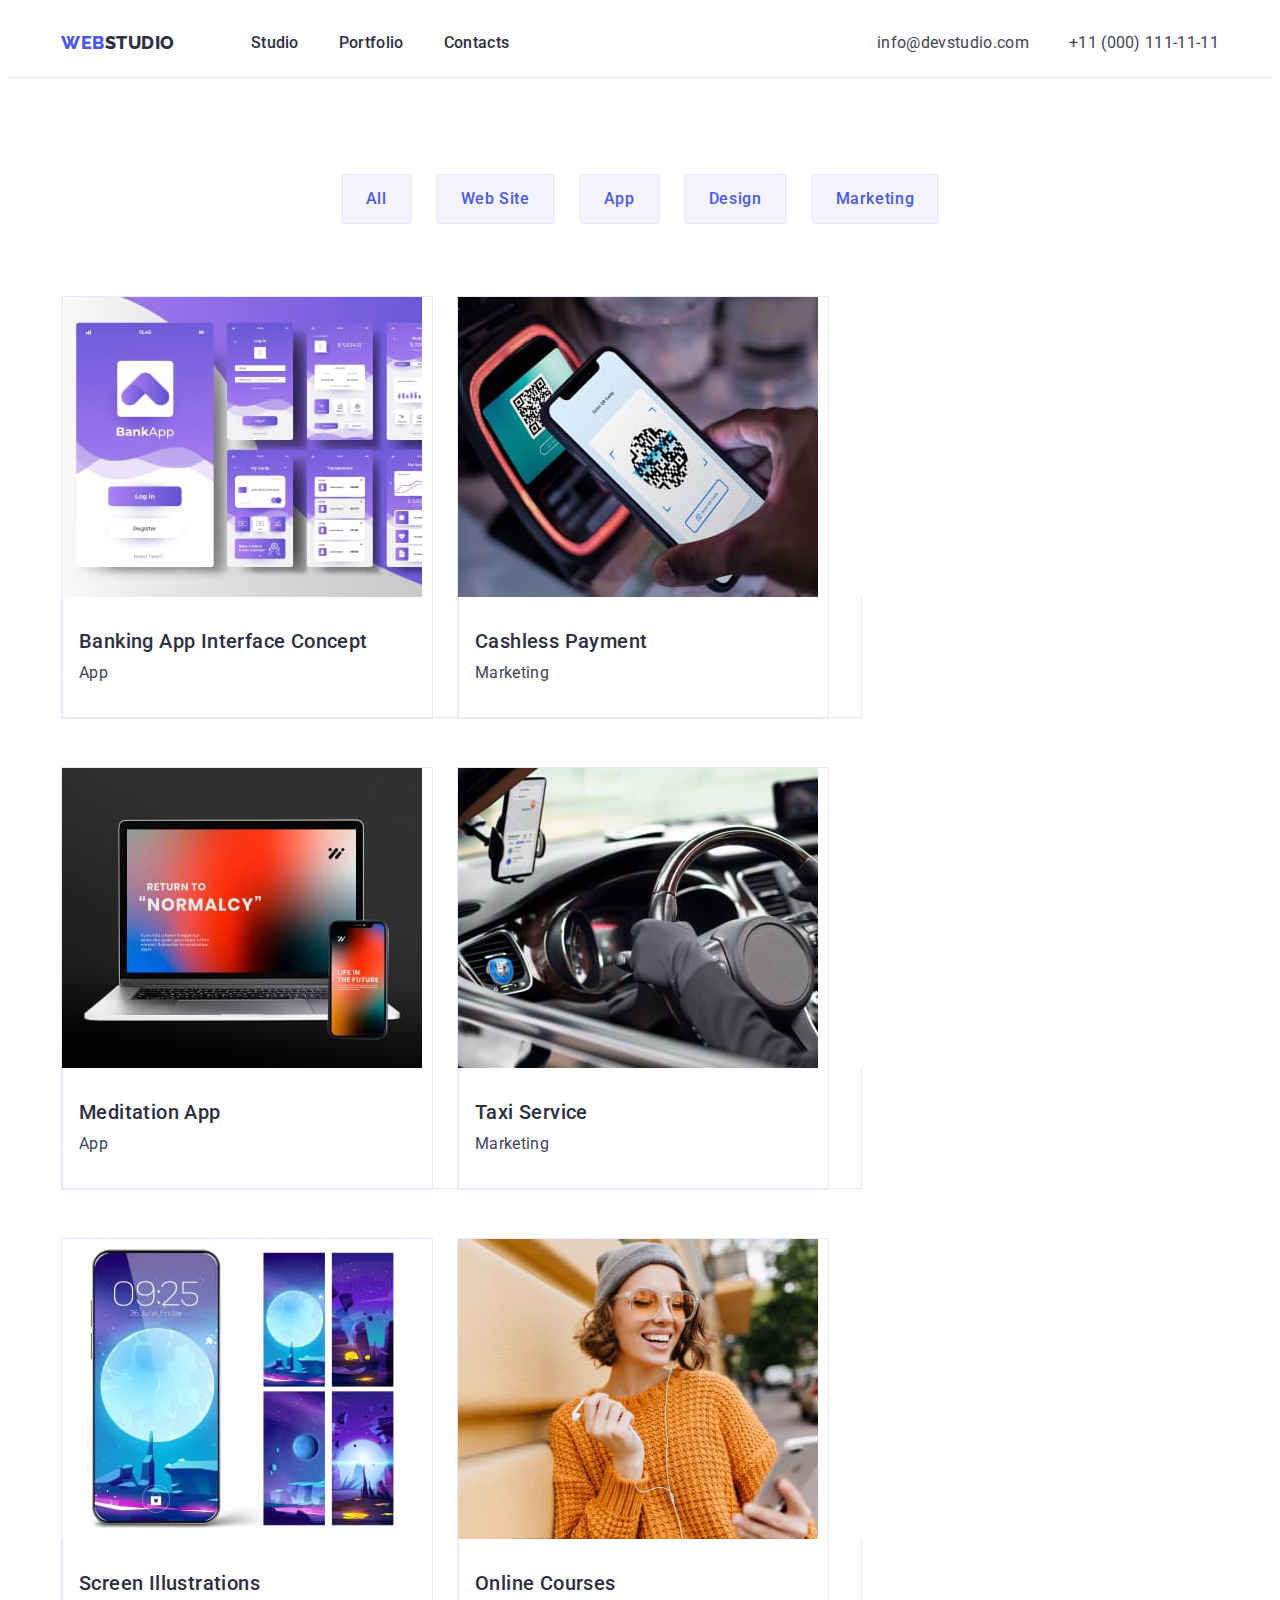
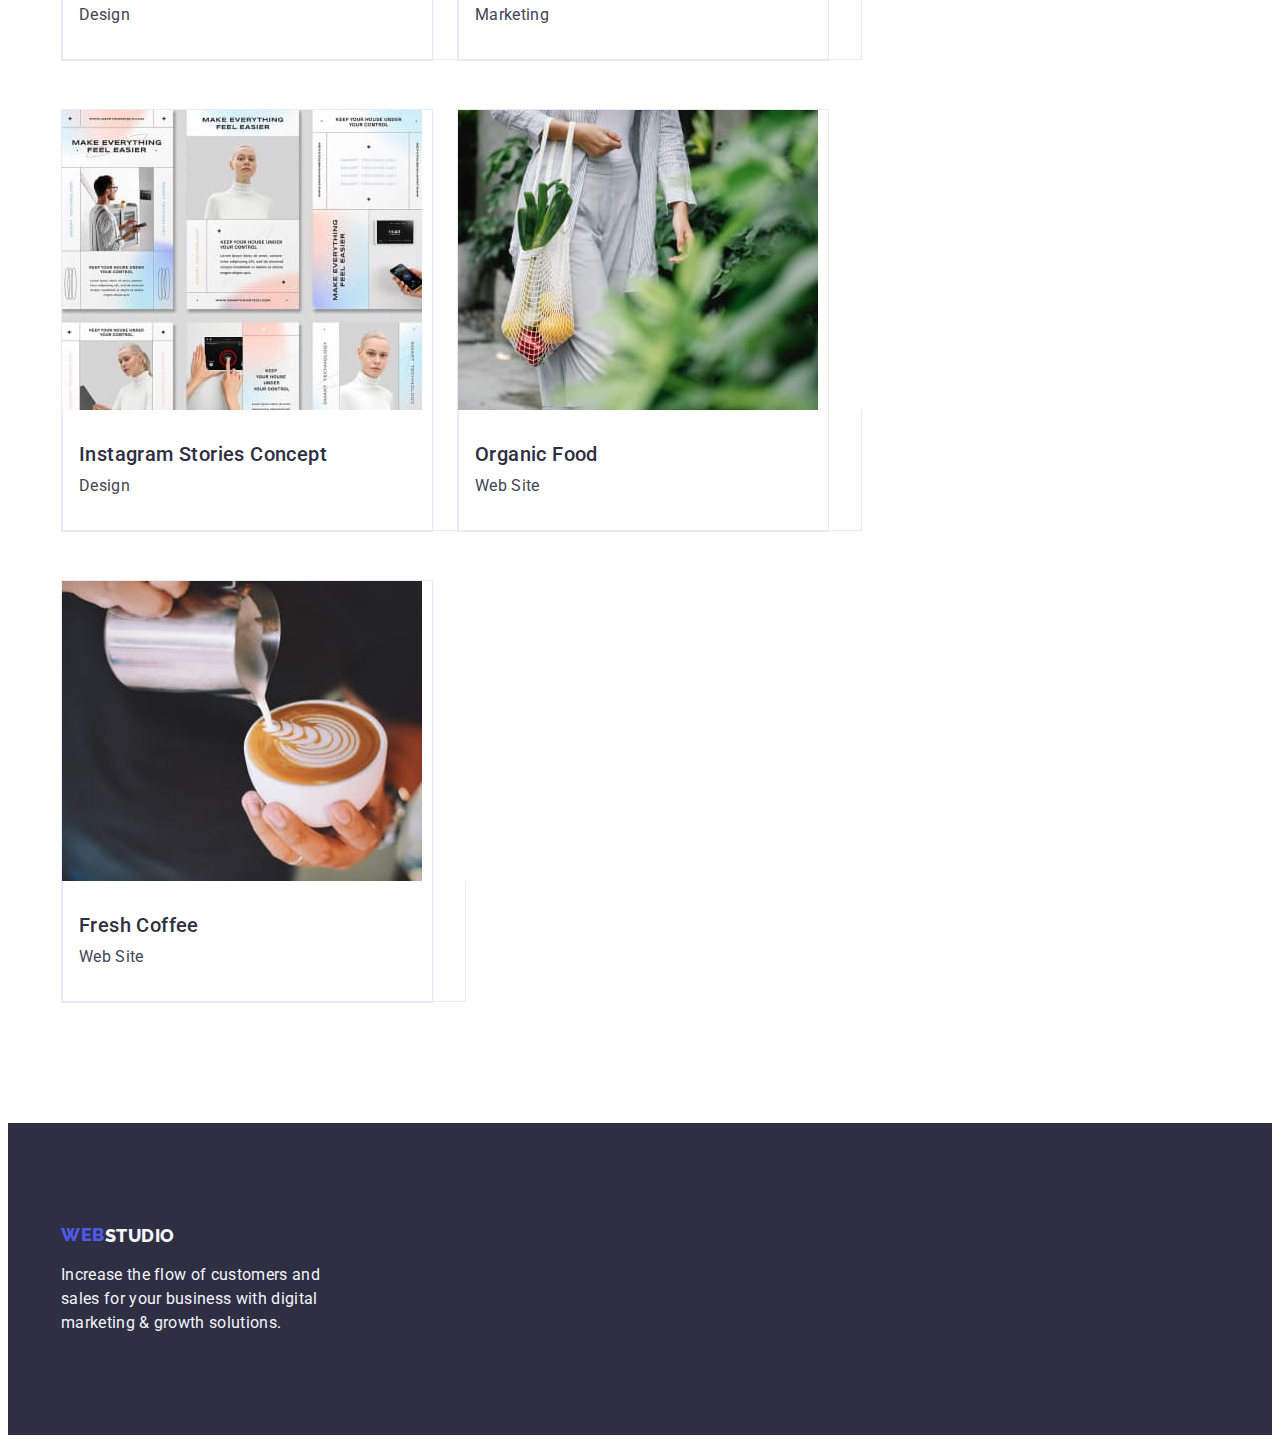
==== portfolio.html @ e7293e07 "markup" ====
<!DOCTYPE html>
<html lang="en">
<head>
    <meta charset="utf-8">
    <title>WebStudio</title>
    <link rel="stylesheet" href="https://cdnjs.cloudflare.com/ajax/libs/modern-normalize/2.0.0/modern-normalize.min.css" integrity="sha512-4xo8blKMVCiXpTaLzQSLSw3KFOVPWhm/TRtuPVc4WG6kUgjH6J03IBuG7JZPkcWMxJ5huwaBpOpnwYElP/m6wg==" crossorigin="anonymous" referrerpolicy="no-referrer">
    <link rel="stylesheet" href="https://fonts.googleapis.com/css2?family=Roboto:wght@400;500;700;900&display=swap">
    <link rel="stylesheet" href="https://fonts.googleapis.com/css2?family=Raleway:wght@800&display=swap">
    <link rel="stylesheet" href="./css/styles.css">
</head>
        <body class="portfolio-bg">
            <header class="header">
                <div class="container header-container">
                <nav class="header-navigation">
                    <a class="header-logo link" href="./index.html">Web<span class="header-logo-color link">Studio</span></a>
        
        <ul class="header-menu-list list">
            <li class="header-menu-item"><a class="header-menu-link link" href="./index.html">Studio</a></li>
            <li class="header-menu-item"><a class="header-menu-link link" href="./portfolio.html">Portfolio</a></li>
            <li class="header-menu-item"><a class="header-menu-link link" href="">Contacts</a></li>
        </ul>
        </nav>
        <address class="header-address-contact">
            <ul class="header-address-list list">
                <li class="header-address-item"><a class="header-address-link link" href="mailto:info@devstudio.com">info@devstudio.com</a></li>
                <li class="header-address-item"><a class="header-address-link link" href="tel:+110001111111">+11 (000) 111-11-11</a></li>
            </ul>
        </address>
    </div>
    </header>

        <main>
            <section class="portfolio-category">
                <div class="container">
                <h1 class="visually-hidden">Portfolio Category</h1>
            <ul class="portfolio-category-list list">
                <li class="portfolio-category-item"><button type="button" class="portfolio-category-btn">All</button></li>
                <li class="portfolio-category-item"><button type="button" class="portfolio-category-btn">Web Site</button></li>
                <li class="portfolio-category-item"><button type="button" class="portfolio-category-btn">App</button></li>
                <li class="portfolio-category-item"><button type="button" class="portfolio-category-btn">Design</button></li>
                <li class="portfolio-category-item"><button type="button" class="portfolio-category-btn">Marketing</button></li>
            </ul>
            
            <ul class="tabs-list list">
                <li class="tabs-item">
                    <a class="tabs-link link" href="">
                        <img class="tabs-img" 
                        src="./images/img-1-portfolio.jpg" 
                        width="360" 
                        height="300" 
                        alt="picture-of-banking-app-interface">
                    <div class="container tabs-content">
                        <h2 class="tabs-title">Banking App Interface Concept</h2>
                        <p class="tabs-text">App</p></div></a></li>
                <li class="tabs-item">
                    <a class="tabs-link link" href="">
                        <img class="tabs-img" 
                        src="./images/img-2-portfolio.jpg" 
                        width="360" 
                        height="300" 
                        alt="picture-of-cashless-payment">
                    <div class="container tabs-content">
                        <h2 class="tabs-title">Cashless Payment</h2>
                        <p class="tabs-text">Marketing</p></div></a></li>
                <li class="tabs-item">
                    <a class="tabs-link link" href="">
                        <img class="tabs-img" 
                        src="./images/img-3-portfolio.jpg" 
                        width="360" 
                        height="300" 
                        alt="picture-of-meditation-app">
                    <div class="container tabs-content">
                        <h2 class="tabs-title">Meditation App</h2>
                        <p class="tabs-text">App</p></div></a></li>
                <li class="tabs-item">
                    <a class="tabs-link link" href="">
                        <img class="tabs-img" 
                        src="./images/img-4-portfolio.jpg" 
                        width="360" 
                        height="300" 
                        alt="picture-of-taxi-service">
                    <div class="container tabs-content">
                        <h2 class="tabs-title">Taxi Service</h2>
                        <p class="tabs-text">Marketing</p></div></a></li>
                <li class="tabs-item">
                    <a class="tabs-link link" href="">
                        <img class="tabs-img" 
                        src="./images/img-5-portfolio.jpg" 
                        width="360" 
                        height="300" 
                        alt="picture-of-screen-illustration">
                    <div class="container tabs-content">
                        <h2 class="tabs-title">Screen Illustrations</h2>
                        <p class="tabs-text">Design</p></div></a></li>
                <li class="tabs-item">
                    <a class="tabs-link link" href="">
                        <img class="tabs-img" 
                        src="./images/img-6-portfolio.jpg" 
                        width="360" 
                        height="300" 
                        alt="picture-of-online-courses">
                    <div class="container tabs-content">
                        <h2 class="tabs-title">Online Courses</h2>
                        <p class="tabs-text">Marketing</p></div></a></li>
                <li class="tabs-item">
                    <a class="tabs-link link" href="">
                        <img class="tabs-img" 
                        src="./images/img-7-portfolio.jpg" 
                        width="360" 
                        height="300" 
                        alt="picture-of-instagram-stories-concept">
                    <div class="container tabs-content">
                        <h2 class="tabs-title">Instagram Stories Concept</h2>
                        <p class="tabs-text">Design</p></div></a></li>
                <li class="tabs-item">
                    <a class="tabs-link link" href="">
                        <img class="tabs-img" 
                        src="./images/img-8-portfolio.jpg" 
                        width="360" 
                        height="300" 
                        alt="picture-of-organic-food">
                    <div class="container tabs-content">
                        <h2 class="tabs-title">Organic Food</h2>
                        <p class="tabs-text">Web Site</p></div></a></li>
                <li class="tabs-item">
                    <a class="tabs-link link" href="">
                        <img class="tabs-img" 
                        src="./images/img-9-portfolio.jpg" 
                        width="360" 
                        height="300" 
                        alt="picture-of-fresh-coffee">
                    <div class="container tabs-content">
                        <h2 class="tabs-title">Fresh Coffee</h2>
                        <p class="tabs-text">Web Site</p></div></a></li>
            </ul>
    </div>
</section>
</main>

<footer class="footer-item">
    <div class="container">
        <a href="./index.html" class="logo-link link">Web<span class="footer-logo">Studio</span></a>
        <p class="footer-text">Increase the flow of customers and sales for your business with digital marketing & growth solutions.</p>
    </div>
</footer>
</body>
</html>
---- css/styles.css ----
:root {
--main-cl: #2E2F42;
--slate-cl: #434455;
--iris-cl: #4D5AE5;
--ocean-cl: #404BBF;
--cloud-cl: #F4F4FD;
----cornflower: #E7E9FC;
--white-cl: #FFF;
}
/*reset start*/
body {
font-family: 'Roboto', sans-serif;
background-color: var(--white-cl);
color: var(--slate-cl);
}

.link {
text-decoration: none;
}

.list {
list-style-type: none;
}

p, h1,h2,h3,h4,h5,h6 {
margin-top: 0;
margin-bottom: 0;
}

ul, ol {
padding-left: 0;
margin-top: 0;
margin-bottom: 0;
}
/*reset end*/

.visually-hidden {
position: absolute;
width: 1px;
height: 1px;
margin: -1px;
border: 0;
padding: 0;

white-space: nowrap;
clip-path: inset(100%);
clip: rect(0 0 0 0);
overflow: hidden;
}

.container {
width: 100%;
max-width: 1158px;
padding-left: 15px;
padding-right: 15px;
margin: 0 auto;
}

/*!-----------------------HEADER-----------------------*/

.header {
border-bottom: 1px solid #e7e9fc
}

.header-container {
display: flex;
align-items: center;
}

.header-logo {
font-family: Raleway, sans-serif;
color: var(--iris-cl);
font-size: 18px;
font-weight: 800;
line-height: 1.16;
letter-spacing: 0.03em;
text-transform: uppercase;
line-height: 1.17;
padding: 24px 0;
margin-right: 76px;
}

.header-logo-link {
padding-top: 24px;
padding-bottom: 24px;
}

.header-logo-color {
color: var(--main-cl);
}

.header-navigation {
display: flex;
align-items: center;
}

.header-menu-list {
display: flex;
gap: 40px;
}

.head-menu-item {
border-bottom: 1px solid #e7e9fc;
}

.header-menu-link {
font-size: 16px;
font-weight: 500;
line-height: 1.50;
letter-spacing: 0.02em;
color: var(--main-cl);
padding: 24px 0;
}

.header-menu-link:hover, .header-menu-link:focus {
color: var(--ocean-cl);
}

.header-address-contact {
margin-left: auto;
}

.header-address-list {
display: flex;
gap: 40px;
}


.header-address-contact {
font-style: normal;
}

.header-address-link {
font-size: 16px;
line-height: 1.50;
letter-spacing: 0.02em;
color: var(--slate-cl);
padding: 24px 0;
}

.header-address-link:hover, .header-address-link:focus {
color: var(--ocean-cl);
}

/**-----------------------HERO-----------------------*/

.hero {
background-color: var(--main-cl);
padding-top: 188px;
padding-bottom: 188px;
margin: 0 auto;
}

.hero-title {
font-size: 56px;
line-height: 1.07;
letter-spacing: 0.02em;
text-align: center;
color: var(--white-cl);
max-width: 496px;
padding-left: auto;
padding-right: auto;
margin-right: auto;
margin-left: auto;
margin-bottom: 48px;
height: 120px;
}

.hero-btn {
font-family: Roboto, sans-serif;
font-size: 16px;
font-weight: 500;
line-height: 1.50;
letter-spacing: 0.04em;
color: var(--white-cl);
cursor: pointer;
background: var(--iris);
background-color: var(--iris-cl);
display: block;
padding: 16px 32px;
align-items: flex-start;
gap: 10px;
border-radius: 4px;
box-shadow: 0px 4px 4px 0px rgba(0, 0, 0, 0.15);
border: none;
margin: 0 auto;
min-width: 169px;
}

.hero-btn:hover, .hero-btn:focus {
background-color: var(--ocean-cl);
}

/*?-----------------------ADVANTAGES-----------------------*/

.advantages {
padding-top: 120px;
padding-bottom: 120px;
}


.advantages-list {
display: flex;
gap: 24px;
margin: 0;
}

.advantages-item {
width: calc((100% - 2 * 24px) /4);
}

.advantages-subtitle {
font-size: 20px;
font-weight: 500;
line-height: 1.20;
letter-spacing: 0.02em;
color: var(--main-cl);
margin-bottom: 8px;
}

.advantages-text {
font-size: 16px;
line-height: 1.50;
letter-spacing: 0.02em;
color: var(--slate-cl);
}

/**-----------------------DESCRIPTION-----------------------*/

.description{
padding-bottom: 120px;
}

.description-subtitle {
font-size: 36px;
line-height: 1.11;
letter-spacing: 0.02em;
text-transform: capitalize;
text-align: center;
color: var(--main-cl);
margin-bottom: 72px;
}

.description-list {
display: flex;
gap: 24px;
}

.description-item {
width: calc((100% - 48px) /3);
}

.description-img{
display: block;
}


/*!-----------------------TEAM-----------------------*/

.team {
background-color: var(--cloud-cl);
padding-top: 120px;
padding-bottom: 120px;
}


.team-list {
display: flex;
gap: 24px;
}

.team-list .team-item:first-child {
border-radius: 0px 0px 4px 4px;
}

.team-img {
display: block;
padding-bottom: 0px;
flex-direction: column;
justify-content: center;
align-items: center;
gap: 32px;
border-radius: 0px 0px 4px 4px;
background: var(--white, #FFF);
box-shadow: 0px 2px 1px 0px rgba(46, 47, 66, 0.08), 0px 1px 1px 0px rgba(46, 47, 66, 0.16), 0px 1px 6px 0px rgba(46, 47, 66, 0.08);
}

.team-item {
width: calc((100% - 72px) /4);
background-color: var(--white-cl);
display: inline-flex;
padding-bottom: 0px;
flex-direction: column;
justify-content: center;
align-items: center;
}


.team-title {
font-size: 36px;
line-height: 1.11;
letter-spacing: 0.02em;
text-transform: capitalize;
text-align: center;
color: var(--main-cl);
margin-bottom: 72px;
}

.team-subtitle {
font-size: 20px;
font-weight: 500;
line-height: 1.20;
letter-spacing: 0.02em;
text-align: center;
color: var(--main-cl);
margin-bottom: 8px;
}

.team-text {
font-size: 16px;
line-height: 1.50;
letter-spacing: 0.02em;
text-align: center;
color: var(--slate-cl);
margin-top: 8px;
}

.team-worker {
padding-top: 32px;
padding-bottom: 32px;
}

/*?-----------------------FOOTER-----------------------*/

.footer-item {
background-color: var(--main-cl);
padding-top: 100px;
padding-bottom: 100px;
}

.logo-link {
font-family: Raleway, sans-serif;
color: var(--iris-cl);
font-size: 18px;
font-weight: 800;
line-height: 1.17;
letter-spacing: 0.03em;
text-transform: uppercase;
text-decoration: none;
display: inline-block;
height: 24px;
align-items: center;
flex-shrink: 0;
margin-bottom: 16px;
}

.footer-logo {
font-family: Raleway, sans-serif;
color: var(--cloud-cl);
font-size: 18px;
font-weight: 800;
line-height: 1.17;
letter-spacing: 0.03em;
text-transform: uppercase;
text-decoration: none;
display: inline-flex;
height: 24px;
align-items: center;
flex-shrink: 0;
}

.footer-text {
font-family: Roboto;
font-size: 16px;
line-height: 1.50;
letter-spacing: 0.02em;
color: var(--cloud-cl);
width: 264px;
}

/**-----------------------PORTFOLIO-CATEGORY-----------------------*/

.portfolio-bg {
color: var(--slate-cl);
}

.portfolio-category {
padding-top: 96px;
padding-bottom: 120px;
}

.portfolio-category-list {
list-style: none;
display: flex;
gap: 24px;
align-items: flex-start;
justify-content: center;
margin-bottom: 72px;
}

.portfolio-category-btn {
font-family: Roboto, sans-serif;
font-size: 16px;
font-weight: 500;
line-height: 1.50;
letter-spacing: 0.04em;
color: var(--iris-cl);
cursor: pointer;
background-color: var(--cloud-cl);
padding: 12px 24px 12px 24px;
border: none;
border: 1px solid #e7e9fc;
border-radius: 4px;
}

.portfolio-category-btn:hover, .portfolio-category-btn:focus {
color: var(--white-cl);
background-color: var(--ocean-cl);
border: 1px solid transparent;
}

/*?-----------------------TABS-----------------------*/

.tabs-list {
list-style: none;
display: flex;
flex-wrap: wrap;
gap: 48px 24px;
column-gap: 24px;
row-gap: 48px;
}

.tabs-item {
width: calc((100% - 48px) / 3);
background-color: var(--white, #FFF);
border: 1px solid var(--cornflower, #E7E9FC);
display: flex; 
flex-direction: column; 
}

.tabs-img{
display: block;
max-width: 100%;
height: auto;
}

.tabs-link {
text-decoration: none;
}

.tabs-content {
padding: 32px 16px;
border: 1px solid #e7e9fc; 
border-top: none;
}


.tabs-title {
font-size: 20px;
font-weight: 500;
line-height: 1.2;
letter-spacing: 0.02em;
color: var(--main-cl);
margin-bottom: 8px;
}

.tabs-text {
font-size: 16px;
line-height: 24px;
letter-spacing: 0.32px;
color: var(--slate-cl);
}
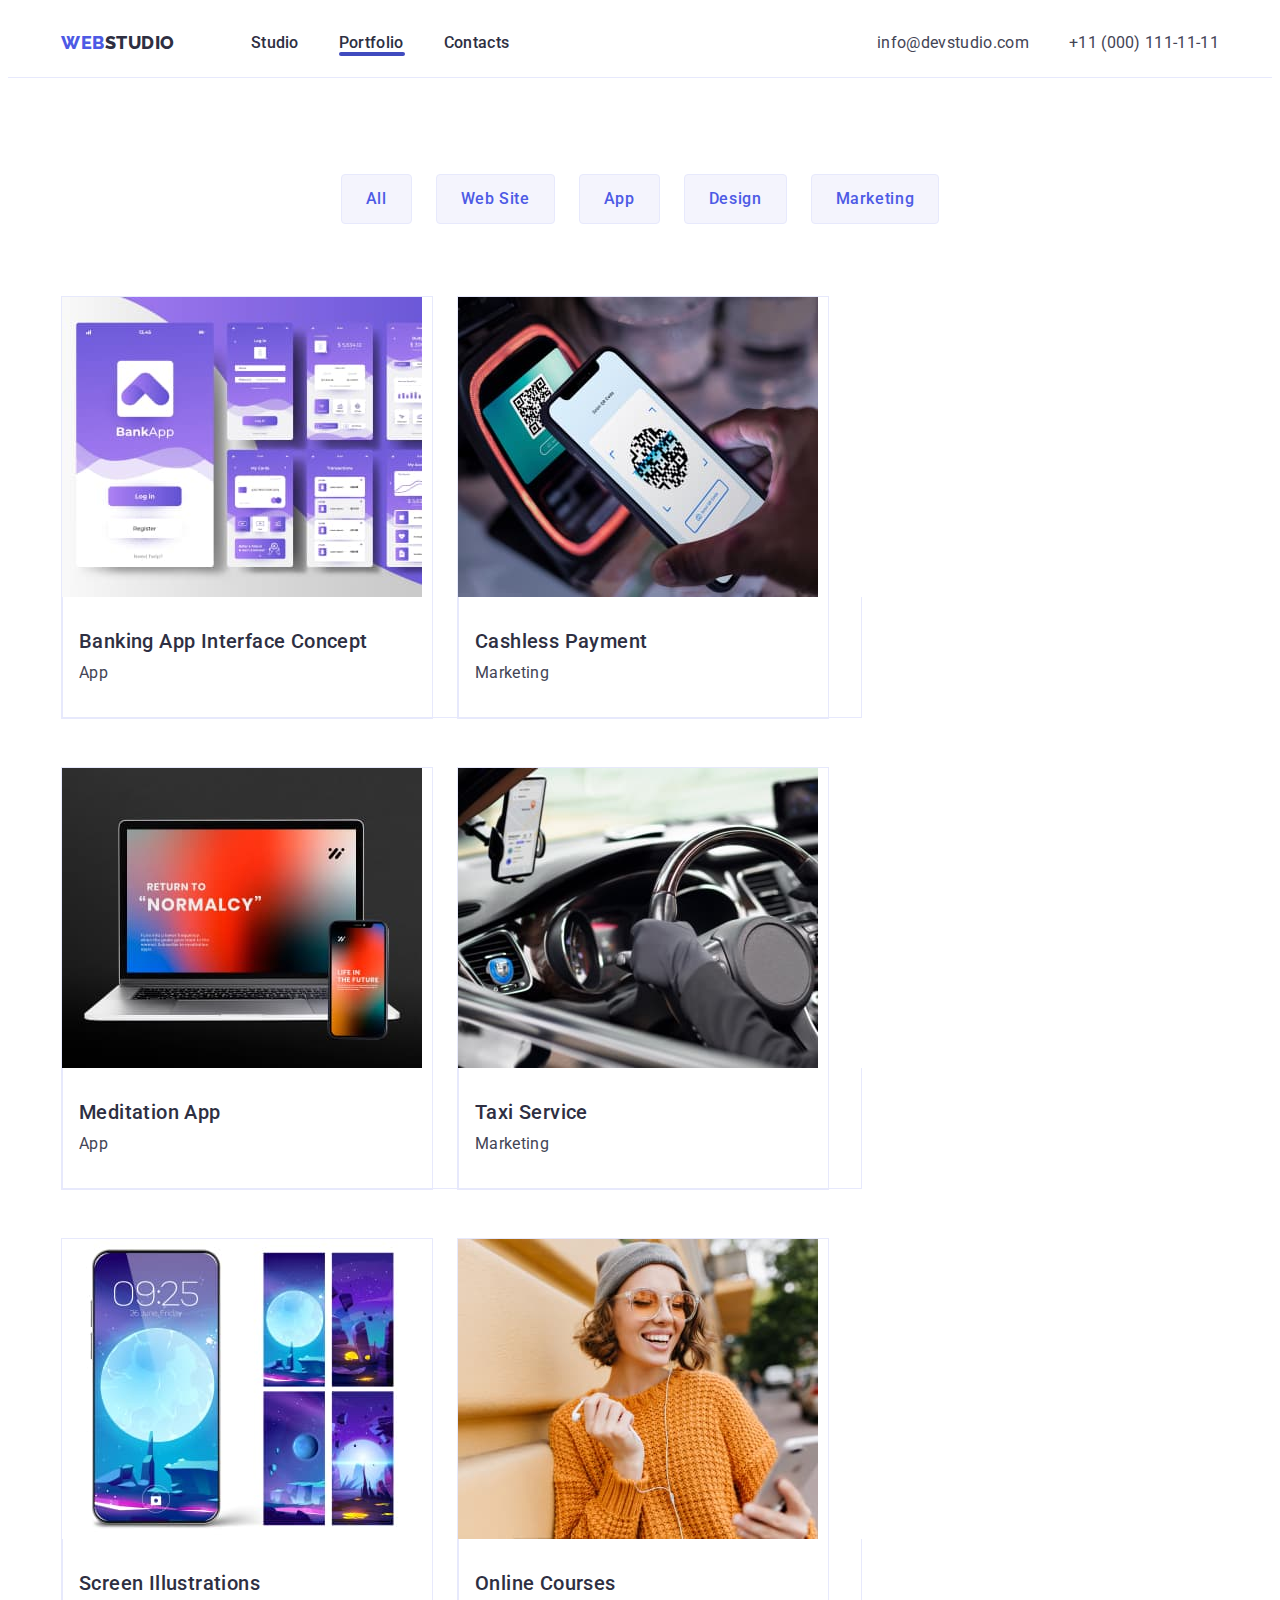
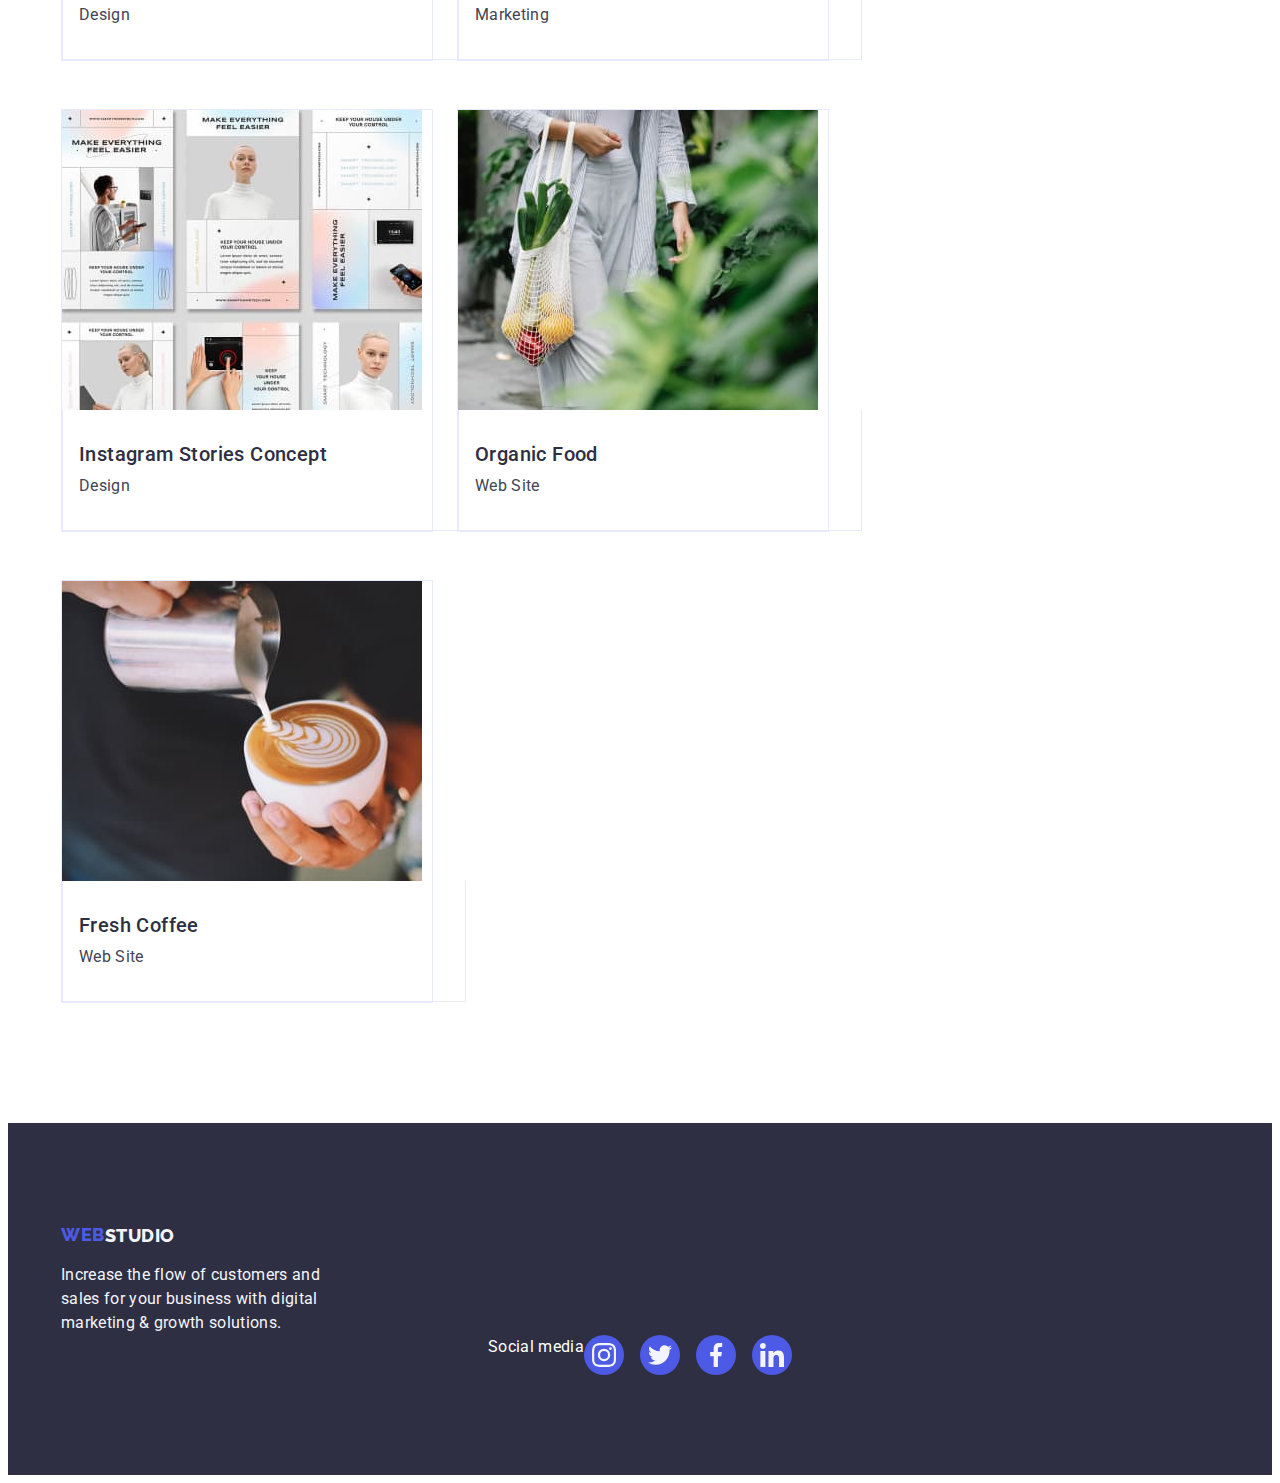
==== commit 398bac79: "markup1" ====
--- a/portfolio.html
+++ b/portfolio.html
@@ -14,11 +14,14 @@
                 <nav class="header-navigation">
                     <a class="header-logo link" href="./index.html">Web<span class="header-logo-color link">Studio</span></a>
         
-        <ul class="header-menu-list list">
-            <li class="header-menu-item"><a class="header-menu-link link" href="./index.html">Studio</a></li>
-            <li class="header-menu-item"><a class="header-menu-link link" href="./portfolio.html">Portfolio</a></li>
-            <li class="header-menu-item"><a class="header-menu-link link" href="">Contacts</a></li>
-        </ul>
+                    <ul class="header-menu-list list">
+                        <li class="header-menu-item">
+                            <a class="header-menu-link link" href="./index.html">Studio</a></li>
+                        <li class="header-menu-item current-2">
+                            <a class="header-menu-link link" href="./portfolio.html">Portfolio</a></li>
+                        <li class="header-menu-item">
+                            <a class="header-menu-link link" href="">Contacts</a></li>
+                    </ul>
         </nav>
         <address class="header-address-contact">
             <ul class="header-address-list list">
@@ -44,91 +47,136 @@
             <ul class="tabs-list list">
                 <li class="tabs-item">
                     <a class="tabs-link link" href="">
+                        <div class="tabs-cover-wrap">
                         <img class="tabs-img" 
                         src="./images/img-1-portfolio.jpg" 
                         width="360" 
                         height="300" 
                         alt="picture-of-banking-app-interface">
+                        <div class="tabs-cover">
+                            <p class="tabs-cover-text">14 Stylish and User-Friendly App Design Concepts · Task Manager App · Calorie Tracker App · Exotic Fruit Ecommerce App · Cloud Storage App</p>
+                        </div>
+                    </div>
                     <div class="container tabs-content">
                         <h2 class="tabs-title">Banking App Interface Concept</h2>
                         <p class="tabs-text">App</p></div></a></li>
                 <li class="tabs-item">
                     <a class="tabs-link link" href="">
+                        <div class="tabs-cover-wrap">
                         <img class="tabs-img" 
                         src="./images/img-2-portfolio.jpg" 
                         width="360" 
                         height="300" 
                         alt="picture-of-cashless-payment">
+                        <div class="tabs-cover">
+                            <p class="tabs-cover-text">14 Stylish and User-Friendly App Design Concepts · Task Manager App · Calorie Tracker App · Exotic Fruit Ecommerce App · Cloud Storage App</p>
+                        </div>
+                        </div>
                     <div class="container tabs-content">
                         <h2 class="tabs-title">Cashless Payment</h2>
                         <p class="tabs-text">Marketing</p></div></a></li>
                 <li class="tabs-item">
                     <a class="tabs-link link" href="">
+                        <div class="tabs-cover-wrap">
                         <img class="tabs-img" 
                         src="./images/img-3-portfolio.jpg" 
                         width="360" 
                         height="300" 
                         alt="picture-of-meditation-app">
+                        <div class="tabs-cover">
+                            <p class="tabs-cover-text">14 Stylish and User-Friendly App Design Concepts · Task Manager App · Calorie Tracker App · Exotic Fruit Ecommerce App · Cloud Storage App</p>
+                        </div>
+                        </div>
                     <div class="container tabs-content">
                         <h2 class="tabs-title">Meditation App</h2>
                         <p class="tabs-text">App</p></div></a></li>
                 <li class="tabs-item">
                     <a class="tabs-link link" href="">
+                        <div class="tabs-cover-wrap">
                         <img class="tabs-img" 
                         src="./images/img-4-portfolio.jpg" 
                         width="360" 
                         height="300" 
                         alt="picture-of-taxi-service">
+                        <div class="tabs-cover">
+                            <p class="tabs-cover-text">14 Stylish and User-Friendly App Design Concepts · Task Manager App · Calorie Tracker App · Exotic Fruit Ecommerce App · Cloud Storage App</p>
+                        </div>
+                        </div>
                     <div class="container tabs-content">
                         <h2 class="tabs-title">Taxi Service</h2>
                         <p class="tabs-text">Marketing</p></div></a></li>
                 <li class="tabs-item">
                     <a class="tabs-link link" href="">
+                        <div class="tabs-cover-wrap">
                         <img class="tabs-img" 
                         src="./images/img-5-portfolio.jpg" 
                         width="360" 
                         height="300" 
                         alt="picture-of-screen-illustration">
+                        <div class="tabs-cover">
+                            <p class="tabs-cover-text">14 Stylish and User-Friendly App Design Concepts · Task Manager App · Calorie Tracker App · Exotic Fruit Ecommerce App · Cloud Storage App</p>
+                        </div>
+                        </div>
                     <div class="container tabs-content">
                         <h2 class="tabs-title">Screen Illustrations</h2>
                         <p class="tabs-text">Design</p></div></a></li>
                 <li class="tabs-item">
                     <a class="tabs-link link" href="">
+                        <div class="tabs-cover-wrap">
                         <img class="tabs-img" 
                         src="./images/img-6-portfolio.jpg" 
                         width="360" 
                         height="300" 
                         alt="picture-of-online-courses">
+                        <div class="tabs-cover">
+                            <p class="tabs-cover-text">14 Stylish and User-Friendly App Design Concepts · Task Manager App · Calorie Tracker App · Exotic Fruit Ecommerce App · Cloud Storage App</p>
+                        </div>
+                        </div>
                     <div class="container tabs-content">
                         <h2 class="tabs-title">Online Courses</h2>
                         <p class="tabs-text">Marketing</p></div></a></li>
                 <li class="tabs-item">
                     <a class="tabs-link link" href="">
+                        <div class="tabs-cover-wrap">
                         <img class="tabs-img" 
                         src="./images/img-7-portfolio.jpg" 
                         width="360" 
                         height="300" 
                         alt="picture-of-instagram-stories-concept">
+                        <div class="tabs-cover">
+                            <p class="tabs-cover-text">14 Stylish and User-Friendly App Design Concepts · Task Manager App · Calorie Tracker App · Exotic Fruit Ecommerce App · Cloud Storage App</p>
+                        </div>
+                        </div>
                     <div class="container tabs-content">
                         <h2 class="tabs-title">Instagram Stories Concept</h2>
                         <p class="tabs-text">Design</p></div></a></li>
                 <li class="tabs-item">
                     <a class="tabs-link link" href="">
+                        <div class="tabs-cover-wrap">
                         <img class="tabs-img" 
                         src="./images/img-8-portfolio.jpg" 
                         width="360" 
                         height="300" 
                         alt="picture-of-organic-food">
+                        <div class="tabs-cover">
+                            <p class="tabs-cover-text">14 Stylish and User-Friendly App Design Concepts · Task Manager App · Calorie Tracker App · Exotic Fruit Ecommerce App · Cloud Storage App</p>
+                        </div>
+                        </div>
                     <div class="container tabs-content">
                         <h2 class="tabs-title">Organic Food</h2>
                         <p class="tabs-text">Web Site</p></div></a></li>
                 <li class="tabs-item">
                     <a class="tabs-link link" href="">
+                        <div class="tabs-cover-wrap">
                         <img class="tabs-img" 
                         src="./images/img-9-portfolio.jpg" 
                         width="360" 
                         height="300" 
                         alt="picture-of-fresh-coffee">
+                        <div class="tabs-cover">
+                            <p class="tabs-cover-text">14 Stylish and User-Friendly App Design Concepts · Task Manager App · Calorie Tracker App · Exotic Fruit Ecommerce App · Cloud Storage App</p>
+                        </div>
+                        </div>
                     <div class="container tabs-content">
                         <h2 class="tabs-title">Fresh Coffee</h2>
                         <p class="tabs-text">Web Site</p></div></a></li>
@@ -138,9 +186,65 @@
 </main>
 
 <footer class="footer-item">
-    <div class="container">
+    <div class="footer-container container">
+        <div class="container-footer-logo">
         <a href="./index.html" class="logo-link link">Web<span class="footer-logo">Studio</span></a>
         <p class="footer-text">Increase the flow of customers and sales for your business with digital marketing & growth solutions.</p>
+    </div>
+
+        <div class="footer-socials">
+        <p class="footer-socials-title">Social media</p>
+        <ul class="footer-socials-list list">
+            <li class="footer-socials-item">
+                <a
+                class="footer-socials-link link"
+                href=""
+                target="_blank"
+                rel="noopener noreferrer"
+                >
+                <svg class="footer-socials-icon" width="24px" height="24px">
+                    <use href="./images/icons.svg.svg#icon-instagram"></use>
+                </svg>
+            </a>
+            </li>
+            <li class="footer-socials-item">
+                <a
+                class="footer-socials-link link"
+                href=""
+                target="_blank"
+                rel="noopener noreferrer"
+                >
+                <svg class="footer-socials-icon" width="24px" height="24px">
+                    <use href="./images/icons.svg.svg#icon-twitter"></use>
+                </svg>
+            </a>
+            </li>
+            <li class="footer-socials-item">
+                <a
+                class="footer-socials-link link"
+                href=""
+                target="_blank"
+                rel="noopener noreferrer"
+                >
+                <svg class="footer-socials-icon" width="24px" height="24px">
+                    <use href="./images/icons.svg.svg#icon-facebook"></use>
+                </svg>
+            </a>
+            </li>
+            <li class="footer-socials-item">
+                <a
+                class="footer-socials-link link"
+                href=""
+                target="_blank"
+                rel="noopener noreferrer"
+                >
+                <svg class="footer-socials-icon" width="24px" height="24px">
+                    <use href="./images/icons.svg.svg#icon-linkedin"></use>
+                </svg>
+            </a>
+            </li>
+        </ul>
+        </div>
     </div>
 </footer>
 </body>
--- a/css/styles.css
+++ b/css/styles.css
@@ -6,6 +6,8 @@
 --cloud-cl: #F4F4FD;
 ----cornflower: #E7E9FC;
 --white-cl: #FFF;
+--green-cl: #31D0AA;
+--lightslate-cl: #8E8F99;
 }
 /*reset start*/
 body {
@@ -101,6 +103,41 @@
 
 .head-menu-item {
 border-bottom: 1px solid #e7e9fc;
+position: relative;
+}
+
+.current {
+color: var(--ocean-cl);
+position: relative;
+}
+
+.current::after {
+content: "";
+position: absolute;
+width: 48px;
+height: 4px;
+right: 0;
+border-radius: 2px;
+background: var(--ocean, #404BBF);
+left: 0;
+bottom: -1px;
+}
+
+.current-2 {
+color: var(--ocean-cl);
+position: relative;
+}
+
+.current-2::after {
+content: "";
+position: absolute;
+width: 66px;
+height: 4px;
+right: 0;
+border-radius: 2px;
+background: var(--ocean, #404BBF);
+left: 0;
+bottom: -1px;
 }
 
 .header-menu-link {
@@ -112,8 +149,11 @@
 padding: 24px 0;
 }
 
-.header-menu-link:hover, .header-menu-link:focus {
+
+.header-menu-link:hover,
+.header-menu-link:focus {
 color: var(--ocean-cl);
+transition: background-color 250ms cubic-bezier(0.4, 0, 0.2, 1);
 }
 
 .header-address-contact {
@@ -138,8 +178,10 @@
 padding: 24px 0;
 }
 
-.header-address-link:hover, .header-address-link:focus {
+.header-address-link:hover,
+.header-address-link:focus {
 color: var(--ocean-cl);
+transition: background-color 250ms cubic-bezier(0.4, 0, 0.2, 1);
 }
 
 /**-----------------------HERO-----------------------*/
@@ -149,6 +191,10 @@
 padding-top: 188px;
 padding-bottom: 188px;
 margin: 0 auto;
+background-image: linear-gradient(rgba(46, 47, 66, 0.70), rgba(46, 47, 66, 0.70)), url(../images/hero-bg.jpg);
+background-repeat: no-repeat;
+background-position: center;
+background-size: cover;
 }
 
 .hero-title {
@@ -187,8 +233,10 @@
 min-width: 169px;
 }
 
-.hero-btn:hover, .hero-btn:focus {
+.hero-btn:hover,
+.hero-btn:focus {
 background-color: var(--ocean-cl);
+transition: background-color 250ms cubic-bezier(0.4, 0, 0.2, 1);
 }
 
 /*?-----------------------ADVANTAGES-----------------------*/
@@ -198,6 +246,16 @@
 padding-bottom: 120px;
 }
 
+.advantages-item-top {
+width: 264px;
+height: 112px;
+display: flex;
+align-items: center;
+justify-content: center;
+border-radius: 4px;
+background: var(--cloud, #F4F4FD);
+margin-bottom: 8px;
+}
 
 .advantages-list {
 display: flex;
@@ -269,10 +327,6 @@
 gap: 24px;
 }
 
-.team-list .team-item:first-child {
-border-radius: 0px 0px 4px 4px;
-}
-
 .team-img {
 display: block;
 padding-bottom: 0px;
@@ -282,7 +336,6 @@
 gap: 32px;
 border-radius: 0px 0px 4px 4px;
 background: var(--white, #FFF);
-box-shadow: 0px 2px 1px 0px rgba(46, 47, 66, 0.08), 0px 1px 1px 0px rgba(46, 47, 66, 0.16), 0px 1px 6px 0px rgba(46, 47, 66, 0.08);
 }
 
 .team-item {
@@ -293,6 +346,8 @@
 flex-direction: column;
 justify-content: center;
 align-items: center;
+border-radius: 0px 0px 4px 4px;
+box-shadow: 0px 2px 1px 0px rgba(46, 47, 66, 0.08), 0px 1px 1px 0px rgba(46, 47, 66, 0.16), 0px 1px 6px 0px rgba(46, 47, 66, 0.08);
 }
 
 
@@ -327,12 +382,104 @@
 
 .team-worker {
 padding-top: 32px;
+}
+
+.team-socials{
 padding-bottom: 32px;
 }
 
+.team-socials-list {
+display: flex;
+align-items: center;
+gap: 24px;
+padding-top: 8px;
+}
+
+.team-socials-item {
+display: flex;
+justify-content: center;
+width: 40px;
+height: 40px;
+fill: var(--white-cl);
+border-radius: 50%;
+background-color: var(--iris-cl);
+}
+
+.team-socials-link {
+width: 100%;
+height: 100%;
+display: flex;
+align-items: center;
+justify-content: center;
+background-color: var(--iris-cl);
+border-radius: 50%;
+fill: var(--white-cl);
+transition: background-color 250ms cubic-bezier(0.4, 0, 0.2, 1);
+}
+
+.team-socials-link:hover, .team-socials-link:focus {
+background-color: var(--ocean, #404BBF);
+}
+
+/*!-----------------------CUSTOMERS--------------------*/
+
+.customers {
+background-color: var(--white-cl);
+padding-top: 120px;
+}
+
+.customers-title {
+font-family: Roboto;
+font-size: 36px;
+font-weight: 700;
+line-height: 1.11;
+letter-spacing: 0.02em;
+text-transform: capitalize;
+color: var(--main-cl);
+text-align: center;
+margin-bottom: 72px;
+}
+
+.customers-list {
+display: flex;
+gap: 24px;
+align-items: center;
+justify-content: center;
+padding-bottom: 120px;
+}
+
+.customers-item {
+width: 168px;
+height: 88px;
+display: flex;
+align-items: center;
+justify-content: center;
+border-radius: 4px;
+border: 1px solid var(--lightslate, #8E8F99);
+margin-bottom: 8px;
+}
+
+.customers-item:hover,
+.customers-item:focus {
+border: 1px solid var(--ocean-cl);
+transition: background-color 250ms cubic-bezier(0.4, 0, 0.2, 1);
+}
+
+.customers-item {
+fill: var(--lightslate-cl);
+}
+
+.customers-item:hover,
+.customers-item:focus {
+fill: var(--ocean-cl);
+transition: background-color 250ms cubic-bezier(0.4, 0, 0.2, 1);
+}
+
+
 /*?-----------------------FOOTER-----------------------*/
 
 .footer-item {
+display: flex;
 background-color: var(--main-cl);
 padding-top: 100px;
 padding-bottom: 100px;
@@ -369,14 +516,66 @@
 flex-shrink: 0;
 }
 
+.footer-socials-title{
+margin-bottom: 16px;
+font-family: 'Roboto';
+font-weight: 500px;
+font-size: 16px;
+line-height: 1.5;
+letter-spacing: 0.02em;
+color: var(--white-cl);
+}
+
 .footer-text {
 font-family: Roboto;
 font-size: 16px;
+font-style: normal;
 line-height: 1.50;
 letter-spacing: 0.02em;
 color: var(--cloud-cl);
 width: 264px;
 }
+
+.footer-socials {
+display: flex;
+align-items: center;
+justify-content: center;
+}
+
+.footer-socials-item {
+width: 40px;
+height: 40px;
+}
+
+.footer-socials-link{
+transition: background-color 250ms cubic-bezier(0.4, 0, 0.2, 1);
+}
+
+.footer-socials-list {
+display: flex;
+justify-content: center;
+gap: 16px;
+}
+
+.footer-socials-link {
+width: 100%;
+height: 100%;
+background-color: var(--iris-cl);
+border-radius: 50%;
+display: flex;
+justify-content: center;
+align-items: center;
+}
+
+.footer-socials-link:hover,
+.footer-socials-link:focus {
+background-color: var(--green-cl);
+}
+
+.footer-socials-icon {
+fill: var(--cloud-cl);
+}
+
 
 /**-----------------------PORTFOLIO-CATEGORY-----------------------*/
 
@@ -413,10 +612,12 @@
 border-radius: 4px;
 }
 
-.portfolio-category-btn:hover, .portfolio-category-btn:focus {
+.portfolio-category-btn:hover,
+.portfolio-category-btn:focus {
 color: var(--white-cl);
 background-color: var(--ocean-cl);
 border: 1px solid transparent;
+transition: background-color 250ms cubic-bezier(0.4, 0, 0.2, 1);
 }
 
 /*?-----------------------TABS-----------------------*/
@@ -436,6 +637,12 @@
 border: 1px solid var(--cornflower, #E7E9FC);
 display: flex; 
 flex-direction: column; 
+position: relative;
+}
+
+.tabs-item:hover .tabs-cover,
+.tabs-item:focus .tabs-cover {
+transform: translateY(0);
 }
 
 .tabs-img{
@@ -469,4 +676,69 @@
 line-height: 24px;
 letter-spacing: 0.32px;
 color: var(--slate-cl);
+}
+
+.tabs-cover {
+position: absolute;
+top: 0;
+height: 100%;
+padding: 0 32px;
+display: flex;
+align-items: center;transform: translateY(100%);
+background: var(--iris, #4D5AE5);
+transition: transform 300ms ease-in-out;
+}
+
+.tabs-cover-text {
+font-family: Roboto;
+font-size: 16px;
+font-weight: 400;
+line-height: 1.5;
+letter-spacing: 0.02em;
+color: var(--cloud, #F4F4FD);
+}
+
+.tabs-cover-wrap {
+position: relative;
+overflow: hidden;
+}
+
+/*?-----------------------BACKDROP-----------------------*/
+
+.backdrop {
+position: fixed;
+width: 100%;
+height: 100%;
+background-color: rgba(76, 76, 76, 0.596);
+top: 0;
+transition: opacity 300ms linear, visibility 300ms linear;
+}
+
+.modal {
+position: absolute;
+top: 50%;
+left: 50%;
+transform: translate(-50%, -50%) scale(1);
+width: 408px;
+min-height: 584px;
+border-radius: 4px;
+background: var(--dairy, #FCFCFC);
+box-shadow: 0px 2px 1px 0px rgba(0, 0, 0, 0.20), 0px 1px 3px 0px rgba(0, 0, 0, 0.12), 0px 1px 1px 0px rgba(0, 0, 0, 0.14);
+transition: transform 300ms linear;
+}
+
+.backdrop.is-hidden .modal {
+transform: translate(-50%, -50%) scale(0);
+}
+
+.modal-close-btn {
+position: absolute;
+top: 24px;
+right: 24px;
+}
+
+.is-hidden {
+opacity: 0;
+visibility: hidden;
+pointer-events: none;
 }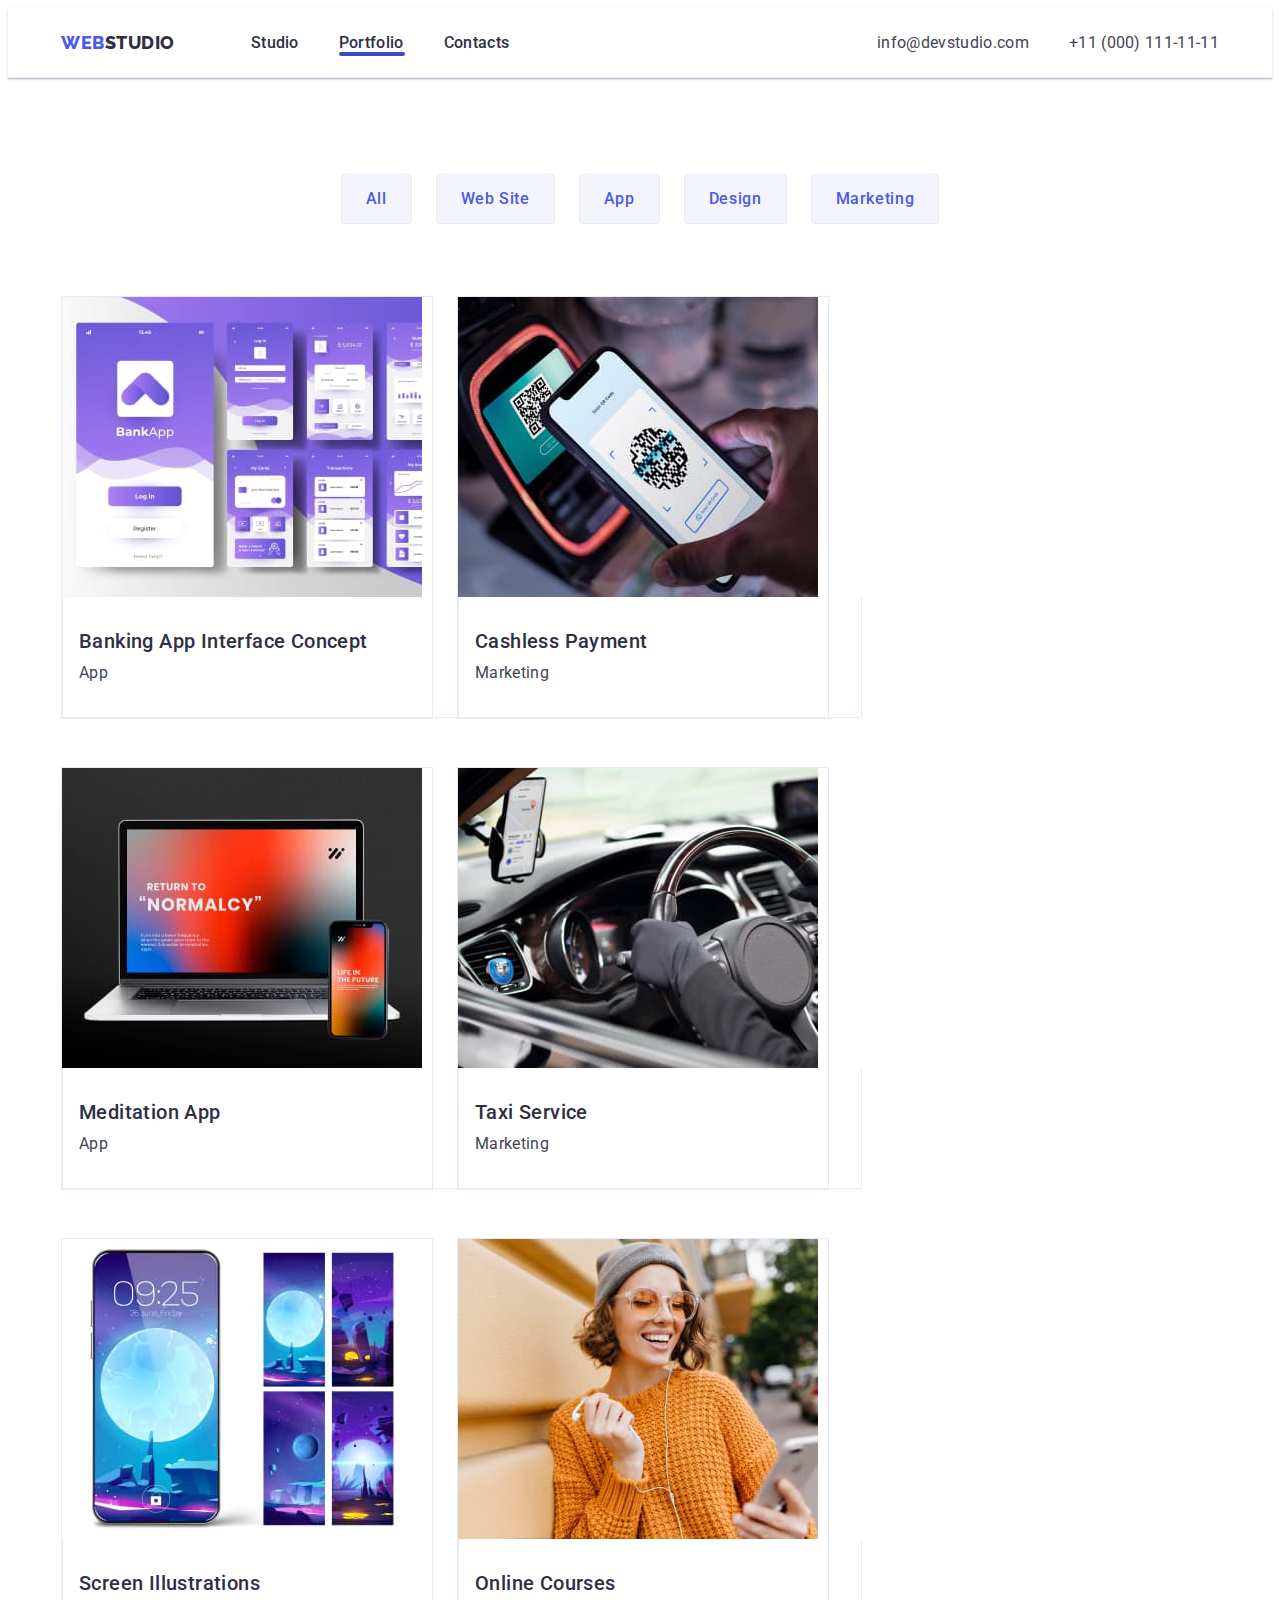
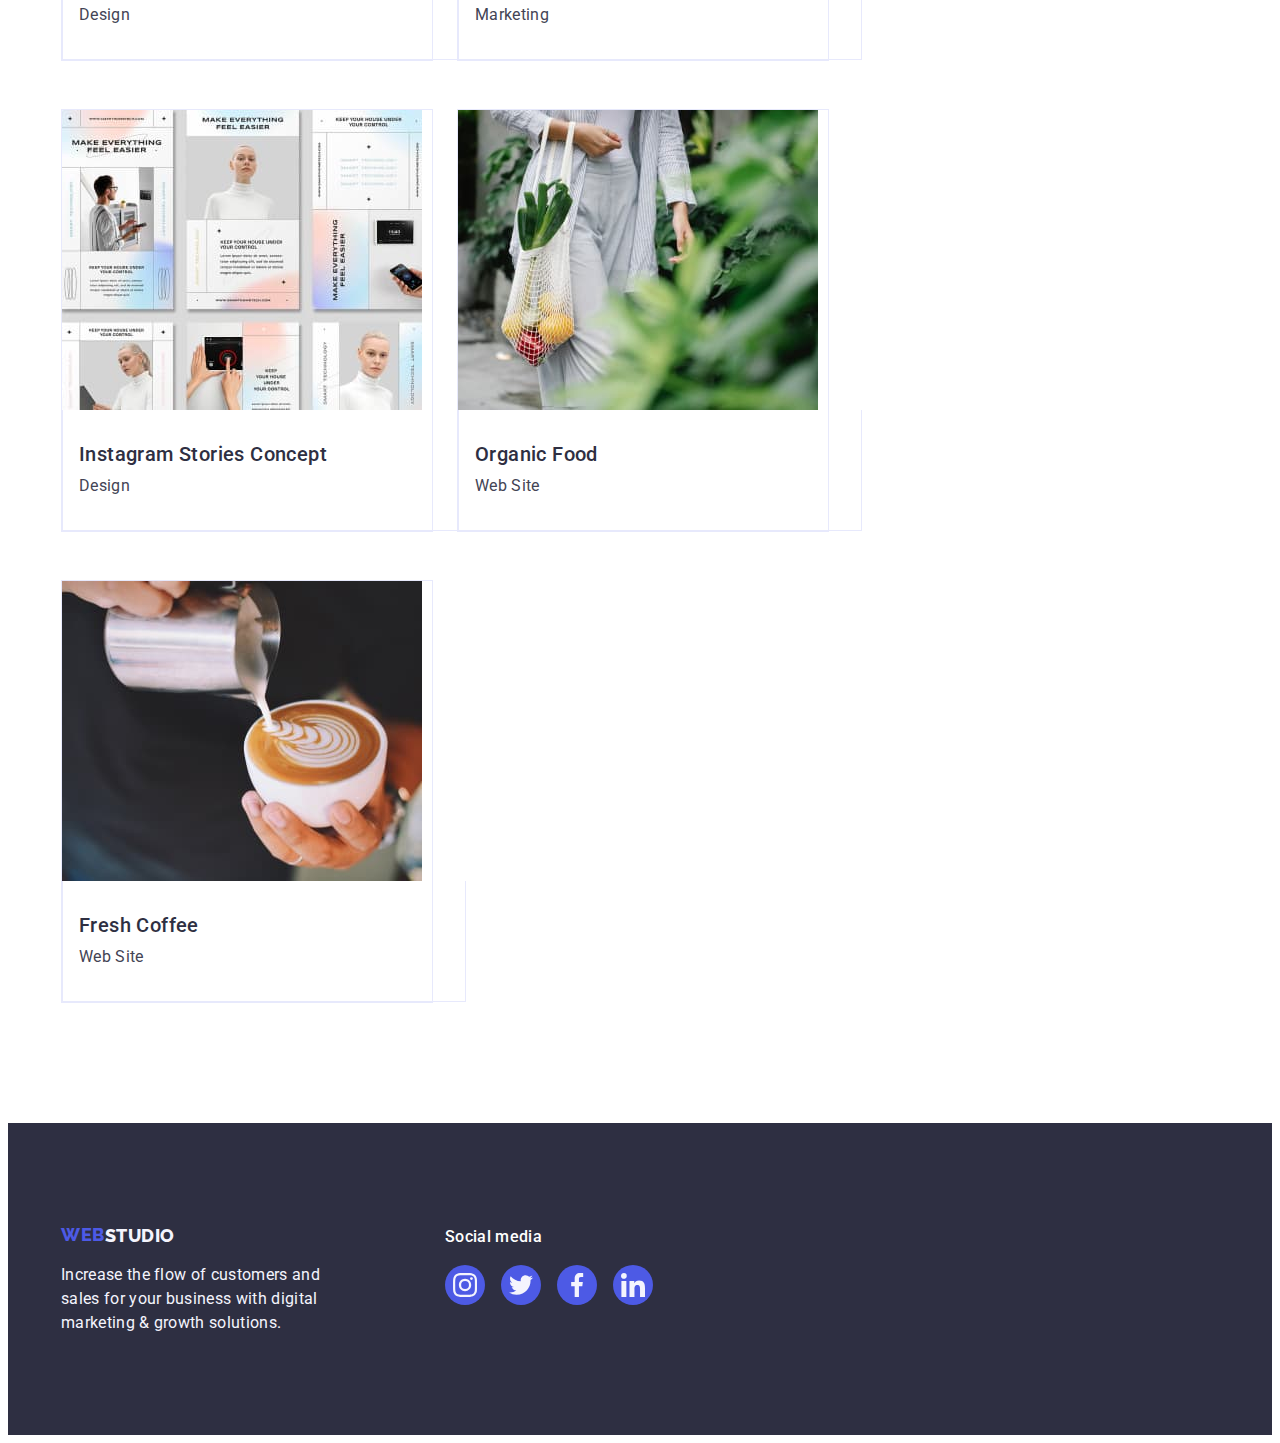
==== commit 402bd72c: "markup4" ====
--- a/portfolio.html
+++ b/portfolio.html
@@ -202,7 +202,7 @@
                 target="_blank"
                 rel="noopener noreferrer"
                 >
-                <svg class="footer-socials-icon" width="24px" height="24px">
+                <svg class="footer-socials-icon" width="24" height="24">
                     <use href="./images/icons.svg.svg#icon-instagram"></use>
                 </svg>
             </a>
@@ -214,7 +214,7 @@
                 target="_blank"
                 rel="noopener noreferrer"
                 >
-                <svg class="footer-socials-icon" width="24px" height="24px">
+                <svg class="footer-socials-icon" width="24" height="24">
                     <use href="./images/icons.svg.svg#icon-twitter"></use>
                 </svg>
             </a>
@@ -226,7 +226,7 @@
                 target="_blank"
                 rel="noopener noreferrer"
                 >
-                <svg class="footer-socials-icon" width="24px" height="24px">
+                <svg class="footer-socials-icon" width="24" height="24">
                     <use href="./images/icons.svg.svg#icon-facebook"></use>
                 </svg>
             </a>
@@ -238,7 +238,7 @@
                 target="_blank"
                 rel="noopener noreferrer"
                 >
-                <svg class="footer-socials-icon" width="24px" height="24px">
+                <svg class="footer-socials-icon" width="24" height="24">
                     <use href="./images/icons.svg.svg#icon-linkedin"></use>
                 </svg>
             </a>
--- a/css/styles.css
+++ b/css/styles.css
@@ -61,7 +61,8 @@
 /*!-----------------------HEADER-----------------------*/
 
 .header {
-border-bottom: 1px solid #e7e9fc
+border-bottom: 1px solid #e7e9fc;
+box-shadow:  0px 2px 1px rgba(46, 47, 66, 0.08), 0px 1px 1px rgba(46, 47, 66, 0.16), 0px 1px 6px rgba(46, 47, 66, 0.08);;
 }
 
 .header-container {
@@ -106,38 +107,40 @@
 position: relative;
 }
 
-.current {
+.current-1 {
 color: var(--ocean-cl);
 position: relative;
-}
-
-.current::after {
-content: "";
+transition: color 250ms cubic-bezier(0.4, 0, 0.2, 1);
+}
+
+.current-1::after {
+content: '';
 position: absolute;
 width: 48px;
 height: 4px;
-right: 0;
 border-radius: 2px;
 background: var(--ocean, #404BBF);
 left: 0;
 bottom: -1px;
+transition: color 250ms cubic-bezier(0.4, 0, 0.2, 1);
 }
 
 .current-2 {
 color: var(--ocean-cl);
 position: relative;
+transition: color 250ms cubic-bezier(0.4, 0, 0.2, 1);
 }
 
 .current-2::after {
-content: "";
+content: '';
 position: absolute;
 width: 66px;
 height: 4px;
-right: 0;
 border-radius: 2px;
 background: var(--ocean, #404BBF);
 left: 0;
 bottom: -1px;
+transition: color 250ms cubic-bezier(0.4, 0, 0.2, 1);
 }
 
 .header-menu-link {
@@ -153,7 +156,7 @@
 .header-menu-link:hover,
 .header-menu-link:focus {
 color: var(--ocean-cl);
-transition: background-color 250ms cubic-bezier(0.4, 0, 0.2, 1);
+transition: color 250ms cubic-bezier(0.4, 0, 0.2, 1);
 }
 
 .header-address-contact {
@@ -195,6 +198,7 @@
 background-repeat: no-repeat;
 background-position: center;
 background-size: cover;
+max-width: 1440px;
 }
 
 .hero-title {
@@ -231,6 +235,7 @@
 border: none;
 margin: 0 auto;
 min-width: 169px;
+transition: background-color 250ms cubic-bezier(0.4, 0, 0.2, 1);
 }
 
 .hero-btn:hover,
@@ -255,6 +260,11 @@
 border-radius: 4px;
 background: var(--cloud, #F4F4FD);
 margin-bottom: 8px;
+}
+
+.advantages-item-icon {
+width: 64px;
+height: 64px;
 }
 
 .advantages-list {
@@ -378,21 +388,22 @@
 text-align: center;
 color: var(--slate-cl);
 margin-top: 8px;
+margin-bottom: 8px;
 }
 
 .team-worker {
-padding-top: 32px;
+padding-top: 32px 0;
 }
 
 .team-socials{
-padding-bottom: 32px;
+padding: 32px 0;
 }
 
 .team-socials-list {
 display: flex;
+justify-content: center;
 align-items: center;
 gap: 24px;
-padding-top: 8px;
 }
 
 .team-socials-item {
@@ -403,6 +414,12 @@
 fill: var(--white-cl);
 border-radius: 50%;
 background-color: var(--iris-cl);
+transition: 250ms cubic-bezier(0.4, 0, 0.2, 1);
+margin-bottom: 32px;
+}
+
+.team-socials-icon {
+fill: var(--cloud-cl);
 }
 
 .team-socials-link {
@@ -425,7 +442,7 @@
 
 .customers {
 background-color: var(--white-cl);
-padding-top: 120px;
+padding: 120px 0;
 }
 
 .customers-title {
@@ -448,8 +465,31 @@
 padding-bottom: 120px;
 }
 
+.customers-link {
+width: 100%;
+height: 100%;
+border: 1px solid var(--lightslate-cl);
+border-radius: 4px;
+display: flex;
+align-items: center;
+justify-content: center;
+color: var(--lightslate-cl);
+}
+
+.customers-link:hover,
+.customers-link:focus {
+border-color: var(--ocean-cl);
+color: var(--ocean-cl);
+}
+
+.customers-item-icon {
+width: 104px;
+height: 56px;
+fill: currentColor;
+}
+
 .customers-item {
-width: 168px;
+width: calc((100% - 120px) / 6);
 height: 88px;
 display: flex;
 align-items: center;
@@ -457,6 +497,7 @@
 border-radius: 4px;
 border: 1px solid var(--lightslate, #8E8F99);
 margin-bottom: 8px;
+transition: background-color 250ms cubic-bezier(0.4, 0, 0.2, 1);
 }
 
 .customers-item:hover,
@@ -479,10 +520,18 @@
 /*?-----------------------FOOTER-----------------------*/
 
 .footer-item {
-display: flex;
 background-color: var(--main-cl);
 padding-top: 100px;
 padding-bottom: 100px;
+}
+
+.footer-container {
+display: flex;
+align-items: baseline;
+}
+
+.container-footer-logo {
+margin-right: 120px;
 }
 
 .logo-link {
@@ -516,10 +565,10 @@
 flex-shrink: 0;
 }
 
-.footer-socials-title{
+.footer-socials-title {
 margin-bottom: 16px;
 font-family: 'Roboto';
-font-weight: 500px;
+font-weight: 500;
 font-size: 16px;
 line-height: 1.5;
 letter-spacing: 0.02em;
@@ -534,17 +583,16 @@
 letter-spacing: 0.02em;
 color: var(--cloud-cl);
 width: 264px;
-}
-
-.footer-socials {
-display: flex;
-align-items: center;
-justify-content: center;
 }
 
 .footer-socials-item {
 width: 40px;
 height: 40px;
+}
+
+.footer-socials-icon {
+width: 24px;
+height: 24px;
 }
 
 .footer-socials-link{
@@ -618,6 +666,7 @@
 background-color: var(--ocean-cl);
 border: 1px solid transparent;
 transition: background-color 250ms cubic-bezier(0.4, 0, 0.2, 1);
+box-shadow: 0px 3px 1px rgba(0, 0, 0, 0.1), 0px 2px 1px rgba(0, 0, 0, 0.08), 0px 2px 2px rgba(0, 0, 0, 0.12);
 }
 
 /*?-----------------------TABS-----------------------*/
@@ -722,9 +771,9 @@
 width: 408px;
 min-height: 584px;
 border-radius: 4px;
-background: var(--dairy, #FCFCFC);
+background-color: rgba(46, 47, 66, 0.4);
 box-shadow: 0px 2px 1px 0px rgba(0, 0, 0, 0.20), 0px 1px 3px 0px rgba(0, 0, 0, 0.12), 0px 1px 1px 0px rgba(0, 0, 0, 0.14);
-transition: transform 300ms linear;
+transition: opacity 250ms cubic-bezier(0.4, 0, 0.2, 1), visibility 250ms cubic-bezier(0.4, 0, 0.2, 1);
 }
 
 .backdrop.is-hidden .modal {
@@ -733,12 +782,25 @@
 
 .modal-close-btn {
 position: absolute;
+width: 24px;
+height: 24px;
 top: 24px;
 right: 24px;
+border-radius: 50%;
+display: flex;
+align-items: center;
+justify-content: center;
+background-color: var(----cornflower);
+border: 1px solid rgba(0, 0, 0, 0.1);
+padding: 0;
+cursor: pointer;
+transition: background-color 250ms cubic-bezier(0.4, 0, 0.2, 1), border 250ms cubic-bezier(0.4, 0, 0.2, 1); 
+background-color: var(--ocean-cl);
+border: none;
 }
 
 .is-hidden {
 opacity: 0;
 visibility: hidden;
 pointer-events: none;
-}+}
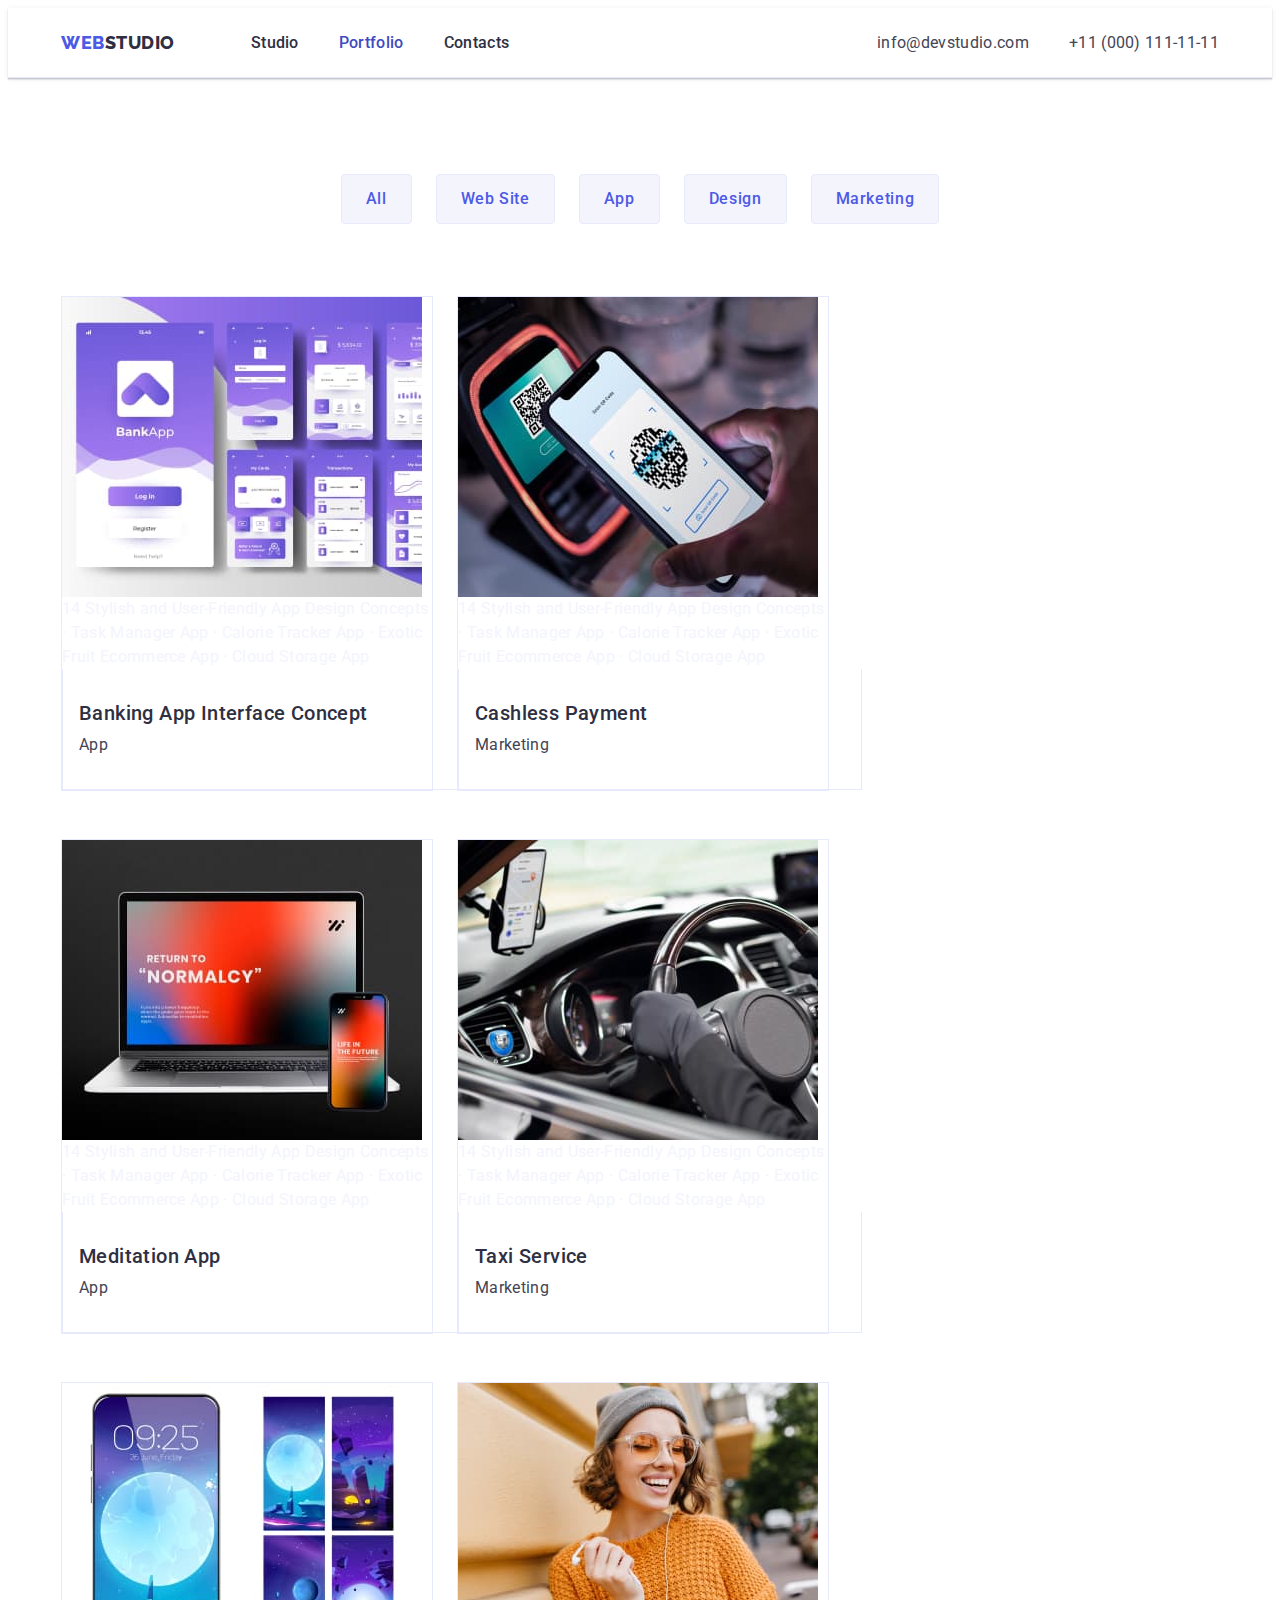
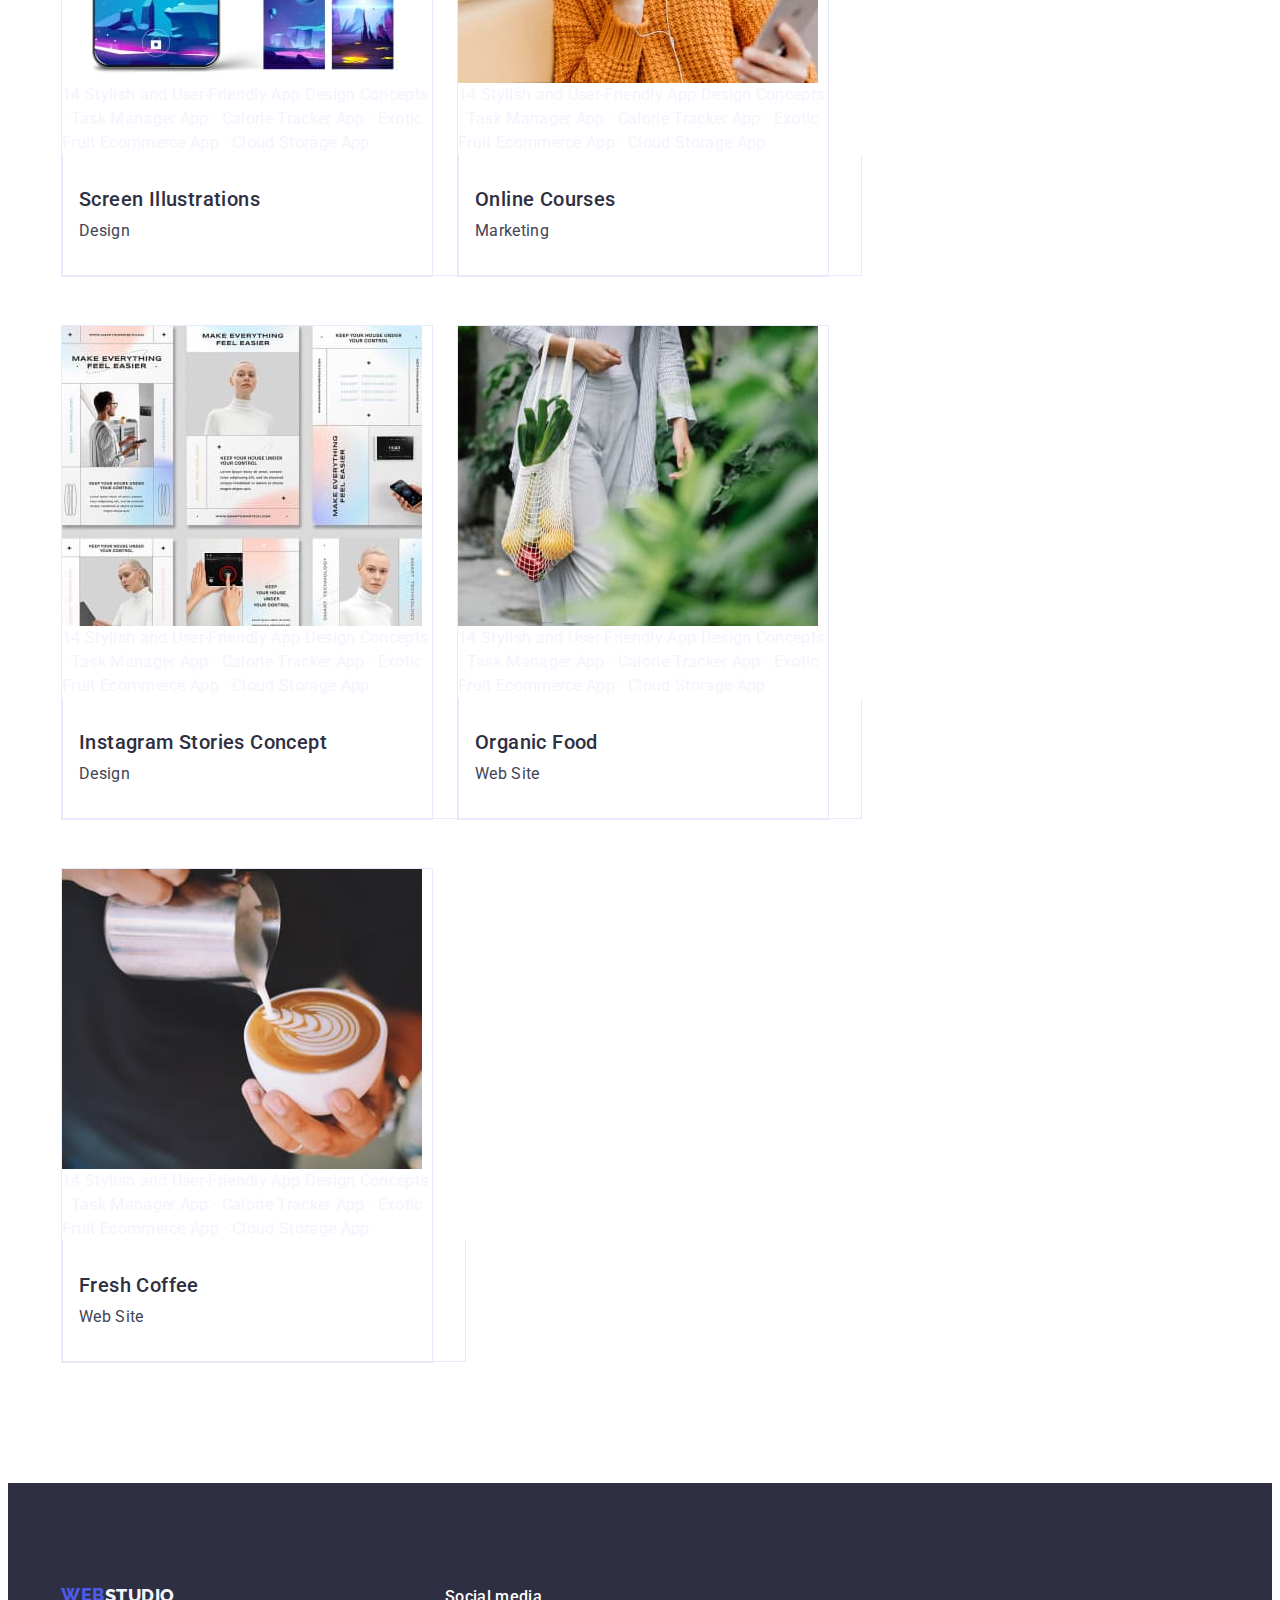
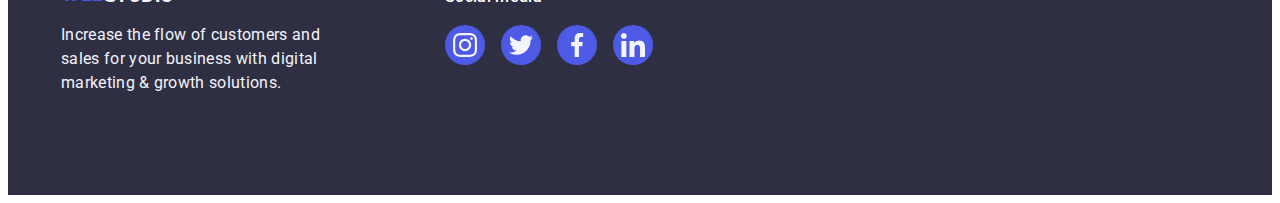
==== commit 73711cb4: "markup5" ====
--- a/portfolio.html
+++ b/portfolio.html
@@ -17,8 +17,8 @@
                     <ul class="header-menu-list list">
                         <li class="header-menu-item">
                             <a class="header-menu-link link" href="./index.html">Studio</a></li>
-                        <li class="header-menu-item current-2">
-                            <a class="header-menu-link link" href="./portfolio.html">Portfolio</a></li>
+                        <li class="header-menu-item">
+                            <a class="header-menu-link current link" href="./portfolio.html">Portfolio</a></li>
                         <li class="header-menu-item">
                             <a class="header-menu-link link" href="">Contacts</a></li>
                     </ul>
@@ -53,43 +53,40 @@
                         width="360" 
                         height="300" 
                         alt="picture-of-banking-app-interface">
-                        <div class="tabs-cover">
-                            <p class="tabs-cover-text">14 Stylish and User-Friendly App Design Concepts · Task Manager App · Calorie Tracker App · Exotic Fruit Ecommerce App · Cloud Storage App</p>
-                        </div>
+                        <p class="tabs-cover-text">14 Stylish and User-Friendly App Design Concepts · Task Manager App · Calorie Tracker App · Exotic Fruit Ecommerce App · Cloud Storage App</p>
+                        </div>
+                        <div class="container tabs-content">
+                        <h2 class="tabs-title">Banking App Interface Concept</h2>
+                        <p class="tabs-text">App</p></div></a>
+                    </li>
+                <li class="tabs-item">
+                    <a class="tabs-link link" href="">
+                        <div class="tabs-cover-wrap">
+                        <img class="tabs-img" 
+                        src="./images/img-2-portfolio.jpg" 
+                        width="360" 
+                        height="300" 
+                        alt="picture-of-cashless-payment">
+                        <p class="tabs-cover-text">14 Stylish and User-Friendly App Design Concepts · Task Manager App · Calorie Tracker App · Exotic Fruit Ecommerce App · Cloud Storage App</p>
+                        </div>
+                        <div class="container tabs-content">
+                        <h2 class="tabs-title">Cashless Payment</h2>
+                        <p class="tabs-text">Marketing</p></div></a>
+                    </li>
+                    <li class="tabs-item">
+                    <a class="tabs-link link" href="">
+                        <div class="tabs-cover-wrap">
+                        <img class="tabs-img" 
+                        src="./images/img-3-portfolio.jpg" 
+                        width="360" 
+                        height="300" 
+                        alt="picture-of-meditation-app">
+                        <p class="tabs-cover-text">14 Stylish and User-Friendly App Design Concepts · Task Manager App · Calorie Tracker App · Exotic Fruit Ecommerce App · Cloud Storage App</p>
                     </div>
                     <div class="container tabs-content">
-                        <h2 class="tabs-title">Banking App Interface Concept</h2>
-                        <p class="tabs-text">App</p></div></a></li>
-                <li class="tabs-item">
-                    <a class="tabs-link link" href="">
-                        <div class="tabs-cover-wrap">
-                        <img class="tabs-img" 
-                        src="./images/img-2-portfolio.jpg" 
-                        width="360" 
-                        height="300" 
-                        alt="picture-of-cashless-payment">
-                        <div class="tabs-cover">
-                            <p class="tabs-cover-text">14 Stylish and User-Friendly App Design Concepts · Task Manager App · Calorie Tracker App · Exotic Fruit Ecommerce App · Cloud Storage App</p>
-                        </div>
-                        </div>
-                    <div class="container tabs-content">
-                        <h2 class="tabs-title">Cashless Payment</h2>
-                        <p class="tabs-text">Marketing</p></div></a></li>
-                <li class="tabs-item">
-                    <a class="tabs-link link" href="">
-                        <div class="tabs-cover-wrap">
-                        <img class="tabs-img" 
-                        src="./images/img-3-portfolio.jpg" 
-                        width="360" 
-                        height="300" 
-                        alt="picture-of-meditation-app">
-                        <div class="tabs-cover">
-                            <p class="tabs-cover-text">14 Stylish and User-Friendly App Design Concepts · Task Manager App · Calorie Tracker App · Exotic Fruit Ecommerce App · Cloud Storage App</p>
-                        </div>
-                        </div>
-                    <div class="container tabs-content">
                         <h2 class="tabs-title">Meditation App</h2>
-                        <p class="tabs-text">App</p></div></a></li>
+                        <p class="tabs-text">App</p></div></a>
+                    </li>
                 <li class="tabs-item">
                     <a class="tabs-link link" href="">
                         <div class="tabs-cover-wrap">
@@ -98,13 +95,12 @@
                         width="360" 
                         height="300" 
                         alt="picture-of-taxi-service">
-                        <div class="tabs-cover">
-                            <p class="tabs-cover-text">14 Stylish and User-Friendly App Design Concepts · Task Manager App · Calorie Tracker App · Exotic Fruit Ecommerce App · Cloud Storage App</p>
-                        </div>
-                        </div>
-                    <div class="container tabs-content">
+                        <p class="tabs-cover-text">14 Stylish and User-Friendly App Design Concepts · Task Manager App · Calorie Tracker App · Exotic Fruit Ecommerce App · Cloud Storage App</p>
+                        </div>
+                        <div class="container tabs-content">
                         <h2 class="tabs-title">Taxi Service</h2>
-                        <p class="tabs-text">Marketing</p></div></a></li>
+                        <p class="tabs-text">Marketing</p></div></a> 
+                    </li>
                 <li class="tabs-item">
                     <a class="tabs-link link" href="">
                         <div class="tabs-cover-wrap">
@@ -113,13 +109,12 @@
                         width="360" 
                         height="300" 
                         alt="picture-of-screen-illustration">
-                        <div class="tabs-cover">
-                            <p class="tabs-cover-text">14 Stylish and User-Friendly App Design Concepts · Task Manager App · Calorie Tracker App · Exotic Fruit Ecommerce App · Cloud Storage App</p>
-                        </div>
-                        </div>
-                    <div class="container tabs-content">
+                        <p class="tabs-cover-text">14 Stylish and User-Friendly App Design Concepts · Task Manager App · Calorie Tracker App · Exotic Fruit Ecommerce App · Cloud Storage App</p>
+                        </div>
+                        <div class="container tabs-content">
                         <h2 class="tabs-title">Screen Illustrations</h2>
-                        <p class="tabs-text">Design</p></div></a></li>
+                        <p class="tabs-text">Design</p></div></a>
+                    </li>
                 <li class="tabs-item">
                     <a class="tabs-link link" href="">
                         <div class="tabs-cover-wrap">
@@ -128,13 +123,12 @@
                         width="360" 
                         height="300" 
                         alt="picture-of-online-courses">
-                        <div class="tabs-cover">
-                            <p class="tabs-cover-text">14 Stylish and User-Friendly App Design Concepts · Task Manager App · Calorie Tracker App · Exotic Fruit Ecommerce App · Cloud Storage App</p>
-                        </div>
-                        </div>
-                    <div class="container tabs-content">
+                        <p class="tabs-cover-text">14 Stylish and User-Friendly App Design Concepts · Task Manager App · Calorie Tracker App · Exotic Fruit Ecommerce App · Cloud Storage App</p>
+                        </div>
+                        <div class="container tabs-content">
                         <h2 class="tabs-title">Online Courses</h2>
-                        <p class="tabs-text">Marketing</p></div></a></li>
+                        <p class="tabs-text">Marketing</p></div></a>
+                    </li>
                 <li class="tabs-item">
                     <a class="tabs-link link" href="">
                         <div class="tabs-cover-wrap">
@@ -143,14 +137,13 @@
                         width="360" 
                         height="300" 
                         alt="picture-of-instagram-stories-concept">
-                        <div class="tabs-cover">
-                            <p class="tabs-cover-text">14 Stylish and User-Friendly App Design Concepts · Task Manager App · Calorie Tracker App · Exotic Fruit Ecommerce App · Cloud Storage App</p>
-                        </div>
-                        </div>
-                    <div class="container tabs-content">
+                        <p class="tabs-cover-text">14 Stylish and User-Friendly App Design Concepts · Task Manager App · Calorie Tracker App · Exotic Fruit Ecommerce App · Cloud Storage App</p>
+                        </div>
+                        <div class="container tabs-content">
                         <h2 class="tabs-title">Instagram Stories Concept</h2>
-                        <p class="tabs-text">Design</p></div></a></li>
-                <li class="tabs-item">
+                        <p class="tabs-text">Design</p></div></a>
+                    </li>
+                    <li class="tabs-item">
                     <a class="tabs-link link" href="">
                         <div class="tabs-cover-wrap">
                         <img class="tabs-img" 
@@ -158,13 +151,12 @@
                         width="360" 
                         height="300" 
                         alt="picture-of-organic-food">
-                        <div class="tabs-cover">
-                            <p class="tabs-cover-text">14 Stylish and User-Friendly App Design Concepts · Task Manager App · Calorie Tracker App · Exotic Fruit Ecommerce App · Cloud Storage App</p>
-                        </div>
-                        </div>
+                        <p class="tabs-cover-text">14 Stylish and User-Friendly App Design Concepts · Task Manager App · Calorie Tracker App · Exotic Fruit Ecommerce App · Cloud Storage App</p>
+                    </div>
                     <div class="container tabs-content">
                         <h2 class="tabs-title">Organic Food</h2>
-                        <p class="tabs-text">Web Site</p></div></a></li>
+                        <p class="tabs-text">Web Site</p></div></a>
+                    </li>
                 <li class="tabs-item">
                     <a class="tabs-link link" href="">
                         <div class="tabs-cover-wrap">
@@ -173,13 +165,12 @@
                         width="360" 
                         height="300" 
                         alt="picture-of-fresh-coffee">
-                        <div class="tabs-cover">
-                            <p class="tabs-cover-text">14 Stylish and User-Friendly App Design Concepts · Task Manager App · Calorie Tracker App · Exotic Fruit Ecommerce App · Cloud Storage App</p>
-                        </div>
-                        </div>
-                    <div class="container tabs-content">
+                        <p class="tabs-cover-text">14 Stylish and User-Friendly App Design Concepts · Task Manager App · Calorie Tracker App · Exotic Fruit Ecommerce App · Cloud Storage App</p>
+                        </div>
+                        <div class="container tabs-content">
                         <h2 class="tabs-title">Fresh Coffee</h2>
-                        <p class="tabs-text">Web Site</p></div></a></li>
+                        <p class="tabs-text">Web Site</p></div></a>
+                    </li>
             </ul>
     </div>
 </section>
@@ -203,43 +194,43 @@
                 rel="noopener noreferrer"
                 >
                 <svg class="footer-socials-icon" width="24" height="24">
-                    <use href="./images/icons.svg.svg#icon-instagram"></use>
-                </svg>
-            </a>
-            </li>
-            <li class="footer-socials-item">
-                <a
-                class="footer-socials-link link"
-                href=""
-                target="_blank"
-                rel="noopener noreferrer"
-                >
-                <svg class="footer-socials-icon" width="24" height="24">
-                    <use href="./images/icons.svg.svg#icon-twitter"></use>
-                </svg>
-            </a>
-            </li>
-            <li class="footer-socials-item">
-                <a
-                class="footer-socials-link link"
-                href=""
-                target="_blank"
-                rel="noopener noreferrer"
-                >
-                <svg class="footer-socials-icon" width="24" height="24">
-                    <use href="./images/icons.svg.svg#icon-facebook"></use>
-                </svg>
-            </a>
-            </li>
-            <li class="footer-socials-item">
-                <a
-                class="footer-socials-link link"
-                href=""
-                target="_blank"
-                rel="noopener noreferrer"
-                >
-                <svg class="footer-socials-icon" width="24" height="24">
-                    <use href="./images/icons.svg.svg#icon-linkedin"></use>
+                    <use href="./images/icons.svg#icon-instagram"></use>
+                </svg>
+            </a>
+            </li>
+            <li class="footer-socials-item">
+                <a
+                class="footer-socials-link link"
+                href=""
+                target="_blank"
+                rel="noopener noreferrer"
+                >
+                <svg class="footer-socials-icon" width="24" height="24">
+                    <use href="./images/icons.svg#icon-twitter"></use>
+                </svg>
+            </a>
+            </li>
+            <li class="footer-socials-item">
+                <a
+                class="footer-socials-link link"
+                href=""
+                target="_blank"
+                rel="noopener noreferrer"
+                >
+                <svg class="footer-socials-icon" width="24" height="24">
+                    <use href="./images/icons.svg#icon-facebook"></use>
+                </svg>
+            </a>
+            </li>
+            <li class="footer-socials-item">
+                <a
+                class="footer-socials-link link"
+                href=""
+                target="_blank"
+                rel="noopener noreferrer"
+                >
+                <svg class="footer-socials-icon" width="24" height="24">
+                    <use href="./images/icons.svg#icon-linkedin"></use>
                 </svg>
             </a>
             </li>
--- a/css/styles.css
+++ b/css/styles.css
@@ -92,6 +92,7 @@
 color: var(--main-cl);
 }
 
+
 .header-navigation {
 display: flex;
 align-items: center;
@@ -100,6 +101,7 @@
 .header-menu-list {
 display: flex;
 gap: 40px;
+transition: color 250ms cubic-bezier(0.4, 0, 0.2, 1);
 }
 
 .head-menu-item {
@@ -107,42 +109,6 @@
 position: relative;
 }
 
-.current-1 {
-color: var(--ocean-cl);
-position: relative;
-transition: color 250ms cubic-bezier(0.4, 0, 0.2, 1);
-}
-
-.current-1::after {
-content: '';
-position: absolute;
-width: 48px;
-height: 4px;
-border-radius: 2px;
-background: var(--ocean, #404BBF);
-left: 0;
-bottom: -1px;
-transition: color 250ms cubic-bezier(0.4, 0, 0.2, 1);
-}
-
-.current-2 {
-color: var(--ocean-cl);
-position: relative;
-transition: color 250ms cubic-bezier(0.4, 0, 0.2, 1);
-}
-
-.current-2::after {
-content: '';
-position: absolute;
-width: 66px;
-height: 4px;
-border-radius: 2px;
-background: var(--ocean, #404BBF);
-left: 0;
-bottom: -1px;
-transition: color 250ms cubic-bezier(0.4, 0, 0.2, 1);
-}
-
 .header-menu-link {
 font-size: 16px;
 font-weight: 500;
@@ -150,8 +116,8 @@
 letter-spacing: 0.02em;
 color: var(--main-cl);
 padding: 24px 0;
-}
-
+transition: color 250ms cubic-bezier(0.4, 0, 0.2, 1);
+}
 
 .header-menu-link:hover,
 .header-menu-link:focus {
@@ -159,6 +125,8 @@
 transition: color 250ms cubic-bezier(0.4, 0, 0.2, 1);
 }
 
+
+
 .header-address-contact {
 margin-left: auto;
 }
@@ -186,6 +154,22 @@
 color: var(--ocean-cl);
 transition: background-color 250ms cubic-bezier(0.4, 0, 0.2, 1);
 }
+
+.current {
+position: relative;
+color: var(--ocean-cl);
+}
+
+.current::after {
+content: '';
+position: absolute;
+left: 0;
+bottom: -1px;
+height: 4px;
+background-color: var(--ocean-cl);
+border-radius: 2px;
+}
+
 
 /**-----------------------HERO-----------------------*/
 
@@ -462,7 +446,30 @@
 gap: 24px;
 align-items: center;
 justify-content: center;
-padding-bottom: 120px;
+}
+
+.customers-item-icon {
+width: 104px;
+height: 56px;
+fill: currentColor;
+}
+
+.customers-item {
+width: calc((100% - 120px) / 6);
+height: 88px;
+display: flex;
+align-items: center;
+justify-content: center;
+border-radius: 4px;
+border: 1px solid var(--lightslate, #8E8F99);
+margin-bottom: 8px;
+transition: background-color 250ms cubic-bezier(0.4, 0, 0.2, 1);
+}
+
+.customers-item:hover,
+.customers-item:focus {
+border: 1px solid var(--ocean-cl);
+transition: background-color 250ms cubic-bezier(0.4, 0, 0.2, 1);
 }
 
 .customers-link {
@@ -474,36 +481,13 @@
 align-items: center;
 justify-content: center;
 color: var(--lightslate-cl);
+transition: border-color 250ms cubic-bezier(0.4, 0, 0.2, 1), color 250ms cubic-bezier(0.4, 0, 0.2, 1);
 }
 
 .customers-link:hover,
 .customers-link:focus {
 border-color: var(--ocean-cl);
 color: var(--ocean-cl);
-}
-
-.customers-item-icon {
-width: 104px;
-height: 56px;
-fill: currentColor;
-}
-
-.customers-item {
-width: calc((100% - 120px) / 6);
-height: 88px;
-display: flex;
-align-items: center;
-justify-content: center;
-border-radius: 4px;
-border: 1px solid var(--lightslate, #8E8F99);
-margin-bottom: 8px;
-transition: background-color 250ms cubic-bezier(0.4, 0, 0.2, 1);
-}
-
-.customers-item:hover,
-.customers-item:focus {
-border: 1px solid var(--ocean-cl);
-transition: background-color 250ms cubic-bezier(0.4, 0, 0.2, 1);
 }
 
 .customers-item {
@@ -645,6 +629,10 @@
 margin-bottom: 72px;
 }
 
+.portfolio-category-item {
+transition: color 250ms cubic-bezier(0.4, 0, 0.2, 1), background-color 250ms cubic-bezier(0.4, 0, 0.2, 1), border-color 250ms cubic-bezier(0.4, 0, 0.2, 1), box-shadow 250ms cubic-bezier(0.4, 0, 0.2, 1);
+}
+
 .portfolio-category-btn {
 font-family: Roboto, sans-serif;
 font-size: 16px;
@@ -678,6 +666,8 @@
 gap: 48px 24px;
 column-gap: 24px;
 row-gap: 48px;
+max-width: 100%;
+height: auto;
 }
 
 .tabs-item {
@@ -701,7 +691,16 @@
 }
 
 .tabs-link {
-text-decoration: none;
+display: block;
+max-width: 100%;
+height: auto;
+transition: box-shadow 250ms cubic-bezier(0.4, 0, 0.2, 1);
+}
+
+.tabs-link:hover,
+.tabs-link:focus {
+box-shadow:  0px 1px 6px rgba(46, 47, 66, 0.08), 0px 1px 1px rgba(46, 47, 66, 0.16), 0px 2px 1px rgba(46, 47, 66, 0.08);
+transform: translateY(0%);
 }
 
 .tabs-content {
@@ -761,6 +760,8 @@
 background-color: rgba(76, 76, 76, 0.596);
 top: 0;
 transition: opacity 300ms linear, visibility 300ms linear;
+background-color: rgba(46, 47, 66, 0.4);
+transition: opacity 250ms cubic-bezier(0.4, 0, 0.2, 1), visibility 250ms cubic-bezier(0.4, 0, 0.2, 1);
 }
 
 .modal {
@@ -771,13 +772,17 @@
 width: 408px;
 min-height: 584px;
 border-radius: 4px;
-background-color: rgba(46, 47, 66, 0.4);
+background: #fcfcfc;
 box-shadow: 0px 2px 1px 0px rgba(0, 0, 0, 0.20), 0px 1px 3px 0px rgba(0, 0, 0, 0.12), 0px 1px 1px 0px rgba(0, 0, 0, 0.14);
-transition: opacity 250ms cubic-bezier(0.4, 0, 0.2, 1), visibility 250ms cubic-bezier(0.4, 0, 0.2, 1);
+transition: transform 250ms cubic-bezier(0.4, 0, 0.2, 1);
 }
 
 .backdrop.is-hidden .modal {
 transform: translate(-50%, -50%) scale(0);
+}
+
+.close-btn-icon {
+transition: fill 250ms cubic-bezier(0.4, 0, 0.2, 1);
 }
 
 .modal-close-btn {
@@ -790,13 +795,16 @@
 display: flex;
 align-items: center;
 justify-content: center;
-background-color: var(----cornflower);
-border: 1px solid rgba(0, 0, 0, 0.1);
 padding: 0;
 cursor: pointer;
 transition: background-color 250ms cubic-bezier(0.4, 0, 0.2, 1), border 250ms cubic-bezier(0.4, 0, 0.2, 1); 
-background-color: var(--ocean-cl);
-border: none;
+background-color: #e7e9fc;
+border: 1px solid rgba(0, 0, 0, 0.1);
+}
+
+.modal-close-btn:hover,
+.modal-close-btn:focus {
+fill: var(--white-cl);
 }
 
 .is-hidden {
